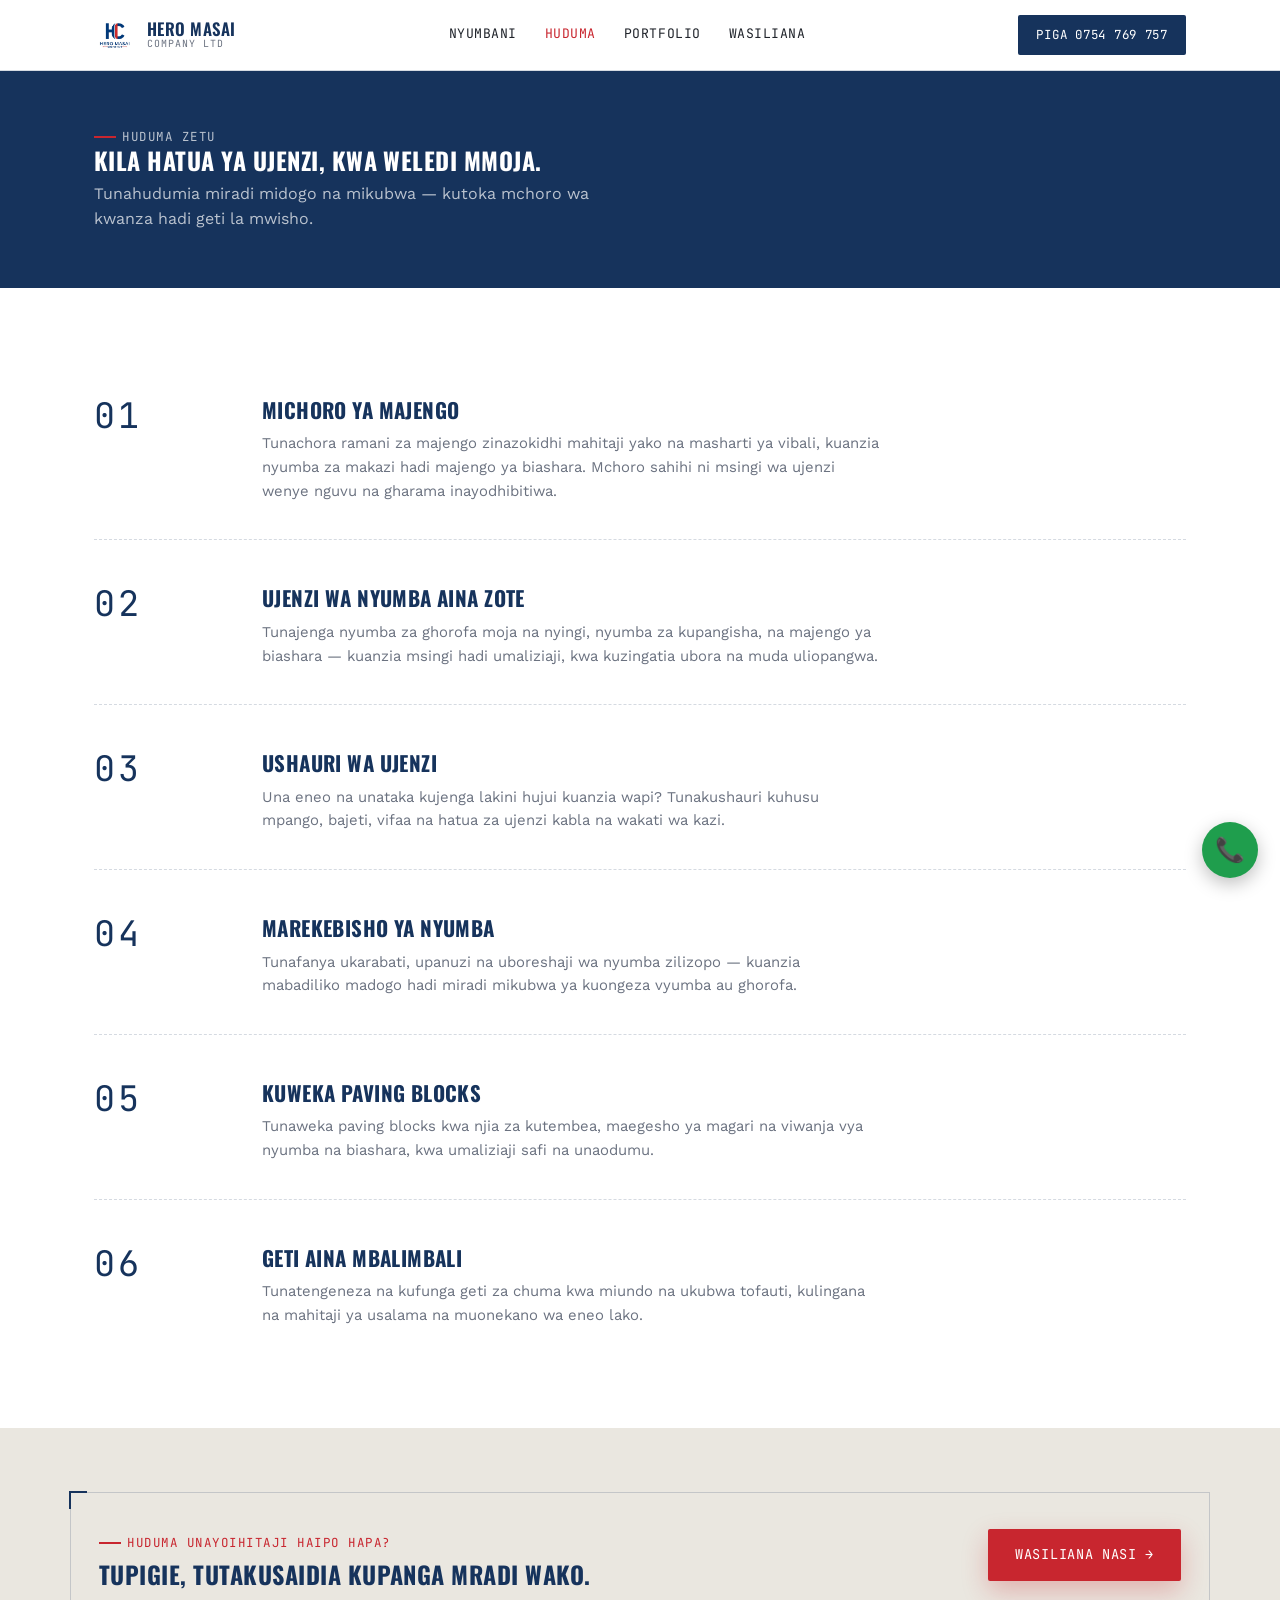
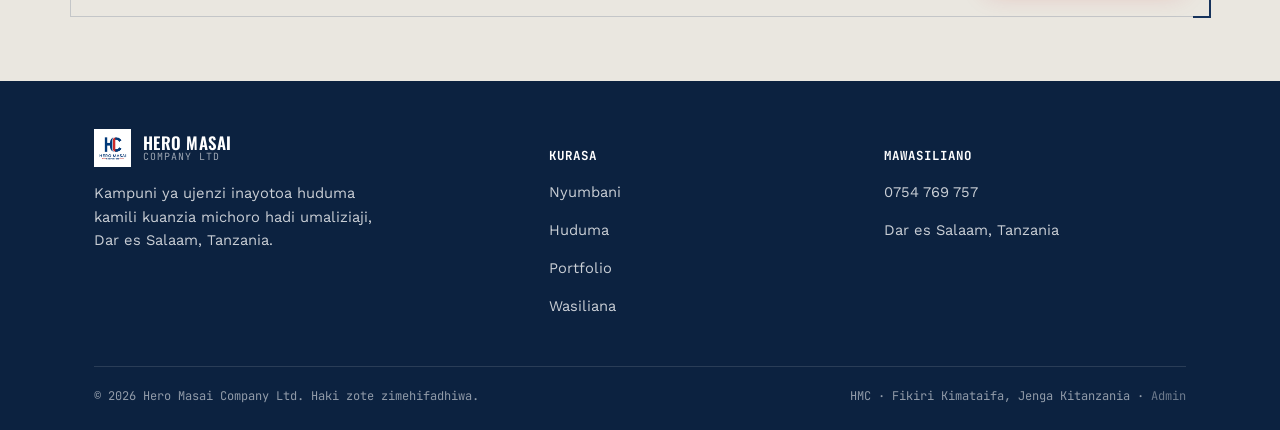
==== huduma.html @ b3a9c119 "Add files via upload" ====
<!DOCTYPE html>
<html lang="sw">
<head>
<meta charset="UTF-8">
<meta name="viewport" content="width=device-width, initial-scale=1.0">
<title>Huduma Zetu | Hero Masai Company Ltd</title>
<meta name="description" content="Huduma za HMC: michoro ya majengo, ujenzi wa nyumba, ushauri wa ujenzi, marekebisho, paving blocks na geti.">
<link rel="icon" href="assets/logo.jpg">
<link rel="preconnect" href="https://fonts.googleapis.com">
<link href="https://fonts.googleapis.com/css2?family=Oswald:wght@500;600;700&family=Work+Sans:wght@400;500;600&family=JetBrains+Mono:wght@400;500&display=swap" rel="stylesheet">
<link rel="stylesheet" href="css/style.css">
</head>
<body>

<header class="site">
  <div class="nav">
    <a href="index.html" class="brand">
      <img src="assets/logo.jpg" alt="Hero Masai Company Ltd logo">
      <span class="brand-text">HERO MASAI<small>Company Ltd</small></span>
    </a>
    <nav class="links">
      <a href="index.html">Nyumbani</a>
      <a href="huduma.html" class="active">Huduma</a>
      <a href="portfolio.html">Portfolio</a>
      <a href="wasiliana.html">Wasiliana</a>
    </nav>
    <a href="tel:+255754769757" class="nav-cta">Piga 0754 769 757</a>
    <button class="menu-toggle" aria-label="Fungua menyu">&#9776;</button>
  </div>
</header>

<section class="page-hero">
  <div class="wrap">
    <p class="eyebrow">Huduma Zetu</p>
    <h1>Kila hatua ya ujenzi, kwa weledi mmoja.</h1>
    <p>Tunahudumia miradi midogo na mikubwa — kutoka mchoro wa kwanza hadi geti la mwisho.</p>
  </div>
</section>

<section>
  <div class="wrap">
    <div class="services-grid" style="grid-template-columns:1fr;gap:0">

      <div class="service-card" style="border-top:none;border-bottom:1px dashed var(--line);padding:36px 0;display:grid;grid-template-columns:140px 1fr;gap:28px;align-items:start">
        <span class="num" style="font-size:2.2rem;color:var(--navy)">01</span>
        <div>
          <h3 style="font-size:1.3rem">Michoro ya Majengo</h3>
          <p style="color:var(--steel);max-width:620px">Tunachora ramani za majengo zinazokidhi mahitaji yako na masharti ya vibali, kuanzia nyumba za makazi hadi majengo ya biashara. Mchoro sahihi ni msingi wa ujenzi wenye nguvu na gharama inayodhibitiwa.</p>
        </div>
      </div>

      <div class="service-card" style="border-top:none;border-bottom:1px dashed var(--line);padding:36px 0;display:grid;grid-template-columns:140px 1fr;gap:28px;align-items:start">
        <span class="num" style="font-size:2.2rem;color:var(--navy)">02</span>
        <div>
          <h3 style="font-size:1.3rem">Ujenzi wa Nyumba Aina Zote</h3>
          <p style="color:var(--steel);max-width:620px">Tunajenga nyumba za ghorofa moja na nyingi, nyumba za kupangisha, na majengo ya biashara — kuanzia msingi hadi umaliziaji, kwa kuzingatia ubora na muda uliopangwa.</p>
        </div>
      </div>

      <div class="service-card" style="border-top:none;border-bottom:1px dashed var(--line);padding:36px 0;display:grid;grid-template-columns:140px 1fr;gap:28px;align-items:start">
        <span class="num" style="font-size:2.2rem;color:var(--navy)">03</span>
        <div>
          <h3 style="font-size:1.3rem">Ushauri wa Ujenzi</h3>
          <p style="color:var(--steel);max-width:620px">Una eneo na unataka kujenga lakini hujui kuanzia wapi? Tunakushauri kuhusu mpango, bajeti, vifaa na hatua za ujenzi kabla na wakati wa kazi.</p>
        </div>
      </div>

      <div class="service-card" style="border-top:none;border-bottom:1px dashed var(--line);padding:36px 0;display:grid;grid-template-columns:140px 1fr;gap:28px;align-items:start">
        <span class="num" style="font-size:2.2rem;color:var(--navy)">04</span>
        <div>
          <h3 style="font-size:1.3rem">Marekebisho ya Nyumba</h3>
          <p style="color:var(--steel);max-width:620px">Tunafanya ukarabati, upanuzi na uboreshaji wa nyumba zilizopo — kuanzia mabadiliko madogo hadi miradi mikubwa ya kuongeza vyumba au ghorofa.</p>
        </div>
      </div>

      <div class="service-card" style="border-top:none;border-bottom:1px dashed var(--line);padding:36px 0;display:grid;grid-template-columns:140px 1fr;gap:28px;align-items:start">
        <span class="num" style="font-size:2.2rem;color:var(--navy)">05</span>
        <div>
          <h3 style="font-size:1.3rem">Kuweka Paving Blocks</h3>
          <p style="color:var(--steel);max-width:620px">Tunaweka paving blocks kwa njia za kutembea, maegesho ya magari na viwanja vya nyumba na biashara, kwa umaliziaji safi na unaodumu.</p>
        </div>
      </div>

      <div class="service-card" style="border-top:none;padding:36px 0;display:grid;grid-template-columns:140px 1fr;gap:28px;align-items:start">
        <span class="num" style="font-size:2.2rem;color:var(--navy)">06</span>
        <div>
          <h3 style="font-size:1.3rem">Geti Aina Mbalimbali</h3>
          <p style="color:var(--steel);max-width:620px">Tunatengeneza na kufunga geti za chuma kwa miundo na ukubwa tofauti, kulingana na mahitaji ya usalama na muonekano wa eneo lako.</p>
        </div>
      </div>

    </div>
  </div>
</section>

<section class="bg-concrete">
  <div class="wrap blueprint-frame" style="display:flex;justify-content:space-between;align-items:center;flex-wrap:wrap;gap:20px">
    <div>
      <p class="eyebrow">Huduma Unayoihitaji Haipo Hapa?</p>
      <h2 style="margin-bottom:0">Tupigie, tutakusaidia kupanga mradi wako.</h2>
    </div>
    <a href="wasiliana.html" class="btn btn-primary">Wasiliana Nasi &rarr;</a>
  </div>
</section>

<footer class="site">
  <div class="wrap">
    <div class="foot-grid">
      <div>
        <div class="brand" style="margin-bottom:14px">
          <img src="assets/logo.jpg" alt="HMC logo" style="height:38px">
          <span class="brand-text" style="color:white">HERO MASAI<small style="color:rgba(255,255,255,0.6)">Company Ltd</small></span>
        </div>
        <p style="max-width:280px">Kampuni ya ujenzi inayotoa huduma kamili kuanzia michoro hadi umaliziaji, Dar es Salaam, Tanzania.</p>
      </div>
      <div>
        <h4>Kurasa</h4>
        <p><a href="index.html">Nyumbani</a></p>
        <p><a href="huduma.html">Huduma</a></p>
        <p><a href="portfolio.html">Portfolio</a></p>
        <p><a href="wasiliana.html">Wasiliana</a></p>
      </div>
      <div>
        <h4>Mawasiliano</h4>
        <p><a href="tel:+255754769757">0754 769 757</a></p>
        <p>Dar es Salaam, Tanzania</p>
      </div>
    </div>
    <div class="foot-bottom">
      <span>&copy; <span id="year"></span> Hero Masai Company Ltd. Haki zote zimehifadhiwa.</span>
      <span>HMC &middot; Fikiri Kimataifa, Jenga Kitanzania &middot; <a href="admin/login.html" style="color:rgba(255,255,255,0.4)">Admin</a></span>
    </div>
  </div>
</footer>

<a href="https://wa.me/255754769757" class="fab-whatsapp" aria-label="WhatsApp" target="_blank">&#128222;</a>

<script src="js/script.js"></script>
</body>
</html>
---- css/style.css ----
/* ===========================================================
   HERO MASAI COMPANY LTD — Design tokens
   Theme: Blueprint / architectural drafting
   =========================================================== */

:root {
  --navy: #16335c;
  --navy-dark: #0c2240;
  --red: #c8262f;
  --concrete: #eae7e0;
  --white: #ffffff;
  --ink: #20242b;
  --steel: #6b7280;
  --line: rgba(22, 51, 92, 0.18);

  --display: "Oswald", sans-serif;
  --body: "Work Sans", sans-serif;
  --mono: "JetBrains Mono", monospace;

  --max: 1140px;
  --radius: 2px;
}

* { box-sizing: border-box; }
html { scroll-behavior: smooth; }

body {
  margin: 0;
  font-family: var(--body);
  color: var(--ink);
  background: var(--white);
  line-height: 1.6;
}

img { max-width: 100%; display: block; }

a { color: inherit; text-decoration: none; }

h1, h2, h3 {
  font-family: var(--display);
  text-transform: uppercase;
  letter-spacing: 0.02em;
  margin: 0 0 0.5em;
  color: var(--navy);
  line-height: 1.15;
}

.eyebrow {
  font-family: var(--mono);
  font-size: 0.78rem;
  letter-spacing: 0.12em;
  text-transform: uppercase;
  color: var(--red);
  display: flex;
  align-items: center;
  gap: 0.5em;
  margin-bottom: 0.6em;
}
.eyebrow::before {
  content: "";
  width: 22px;
  height: 2px;
  background: var(--red);
}

.wrap {
  max-width: var(--max);
  margin: 0 auto;
  padding: 0 24px;
}

section { padding: 64px 0; }

/* ---------- Blueprint corner-bracket frame (signature element) ---------- */
.blueprint-frame {
  position: relative;
  border: 1px solid var(--line);
  padding: 28px;
}
.blueprint-frame::before,
.blueprint-frame::after,
.blueprint-frame .bf-tr,
.blueprint-frame .bf-br {
  content: "";
  position: absolute;
  width: 16px;
  height: 16px;
  border: 2px solid var(--navy);
}
.blueprint-frame::before { top: -2px; left: -2px; border-right: none; border-bottom: none; }
.blueprint-frame::after { bottom: -2px; right: -2px; border-left: none; border-top: none; }

.dashed-rule {
  border: none;
  border-top: 2px dashed var(--line);
  margin: 0;
}

/* ---------- Header / Nav ---------- */
header.site {
  position: sticky;
  top: 0;
  z-index: 50;
  background: var(--white);
  border-bottom: 1px solid var(--line);
}
.nav {
  display: flex;
  align-items: center;
  justify-content: space-between;
  padding: 14px 24px;
  max-width: var(--max);
  margin: 0 auto;
}
.brand {
  display: flex;
  align-items: center;
  gap: 12px;
}
.brand img { height: 42px; width: auto; }
.brand-text {
  font-family: var(--display);
  font-weight: 600;
  font-size: 1.05rem;
  color: var(--navy);
  letter-spacing: 0.03em;
  line-height: 1.1;
}
.brand-text small {
  display: block;
  font-family: var(--mono);
  font-size: 0.62rem;
  color: var(--steel);
  letter-spacing: 0.1em;
  font-weight: 400;
  text-transform: uppercase;
}

nav.links {
  display: flex;
  gap: 28px;
  font-family: var(--mono);
  font-size: 0.82rem;
  letter-spacing: 0.04em;
  text-transform: uppercase;
}
nav.links a {
  position: relative;
  padding-bottom: 4px;
  color: var(--ink);
}
nav.links a.active { color: var(--red); }
nav.links a::after {
  content: "";
  position: absolute;
  left: 0; bottom: 0;
  height: 2px; width: 0;
  background: var(--red);
  transition: width 0.2s ease;
}
nav.links a:hover::after { width: 100%; }

.nav-cta {
  background: var(--navy);
  color: var(--white) !important;
  font-family: var(--mono);
  font-size: 0.78rem;
  letter-spacing: 0.06em;
  text-transform: uppercase;
  padding: 10px 18px;
  border-radius: var(--radius);
}
.nav-cta:hover { background: var(--red); }

.menu-toggle {
  display: none;
  background: none;
  border: none;
  font-size: 1.6rem;
  color: var(--navy);
  cursor: pointer;
}

/* ---------- Hero ---------- */
.hero {
  position: relative;
  background:
    linear-gradient(rgba(255,255,255,0.93), rgba(255,255,255,0.93)),
    repeating-linear-gradient(0deg, var(--line) 0 1px, transparent 1px 48px),
    repeating-linear-gradient(90deg, var(--line) 0 1px, transparent 1px 48px);
  padding: 88px 0 72px;
  overflow: hidden;
}
.hero .wrap { position: relative; z-index: 2; }
.hero h1 {
  font-size: clamp(2.2rem, 5vw, 3.6rem);
  max-width: 760px;
}
.hero h1 span { color: var(--red); }
.hero p.lead {
  max-width: 560px;
  color: var(--steel);
  font-size: 1.08rem;
  margin-bottom: 1.8em;
}
.cta-row { display: flex; gap: 16px; flex-wrap: wrap; }

.btn {
  font-family: var(--mono);
  font-size: 0.85rem;
  letter-spacing: 0.05em;
  text-transform: uppercase;
  padding: 14px 26px;
  border-radius: var(--radius);
  display: inline-flex;
  align-items: center;
  gap: 10px;
  border: 1.5px solid transparent;
}
.btn-primary { background: var(--red); color: var(--white); }
.btn-primary:hover { background: var(--navy-dark); }
.btn-outline { border-color: var(--navy); color: var(--navy); background: transparent; }
.btn-outline:hover { background: var(--navy); color: var(--white); }

.hero-meta {
  display: flex;
  gap: 36px;
  margin-top: 56px;
  flex-wrap: wrap;
}
.hero-meta div { font-family: var(--mono); font-size: 0.75rem; color: var(--steel); }
.hero-meta strong {
  display: block;
  font-family: var(--display);
  font-size: 1.6rem;
  color: var(--navy);
  text-transform: none;
}

/* ---------- Section headers ---------- */
.section-head { max-width: 620px; margin-bottom: 44px; }
.section-head h2 { font-size: clamp(1.6rem, 3.2vw, 2.3rem); }
.section-head p { color: var(--steel); margin: 0; }

.bg-concrete { background: var(--concrete); }

/* ---------- Services grid ---------- */
.services-grid {
  display: grid;
  grid-template-columns: repeat(3, 1fr);
  gap: 22px;
}
.service-card {
  background: var(--white);
  padding: 30px 24px;
  position: relative;
  border-top: 3px solid var(--navy);
}
.service-card .num {
  font-family: var(--mono);
  color: var(--red);
  font-size: 0.78rem;
  letter-spacing: 0.08em;
}
.service-card h3 {
  font-size: 1.1rem;
  margin-top: 10px;
}
.service-card p {
  color: var(--steel);
  font-size: 0.93rem;
  margin: 0;
}

/* ---------- Why us / stats ---------- */
.why-grid {
  display: grid;
  grid-template-columns: 1.1fr 1fr;
  gap: 48px;
  align-items: start;
}
.stat-list { display: grid; gap: 22px; }
.stat-row {
  display: flex;
  gap: 16px;
  border-bottom: 1px dashed var(--line);
  padding-bottom: 16px;
}
.stat-row strong {
  font-family: var(--display);
  font-size: 1rem;
  color: var(--navy);
  min-width: 30px;
}

/* ---------- Portfolio ---------- */
.gallery {
  display: grid;
  grid-template-columns: repeat(3, 1fr);
  gap: 20px;
}
.gallery-item {
  aspect-ratio: 4/3;
  background: var(--navy);
  position: relative;
  overflow: hidden;
  display: flex;
  align-items: flex-end;
}
.gallery-item img {
  position: absolute;
  inset: 0;
  width: 100%;
  height: 100%;
  object-fit: cover;
}
.gallery-item .placeholder-pattern {
  position: absolute;
  inset: 0;
  background:
    repeating-linear-gradient(45deg, rgba(255,255,255,0.06) 0 2px, transparent 2px 14px);
}
.gallery-item .tag {
  position: relative;
  z-index: 2;
  font-family: var(--mono);
  font-size: 0.72rem;
  color: var(--white);
  background: rgba(12,34,64,0.78);
  padding: 8px 12px;
  text-transform: uppercase;
  letter-spacing: 0.06em;
  width: 100%;
}

/* ---------- Testimonials ---------- */
.testi-grid {
  display: grid;
  grid-template-columns: repeat(3, 1fr);
  gap: 22px;
}
.testi-card {
  background: var(--white);
  border: 1px solid var(--line);
  padding: 26px;
}
.testi-card .quote-mark {
  font-family: var(--display);
  font-size: 2.4rem;
  color: var(--red);
  line-height: 0.6;
  display: block;
  margin-bottom: 8px;
}
.testi-card p.quote { font-size: 0.95rem; color: var(--ink); }
.testi-card .author {
  font-family: var(--mono);
  font-size: 0.78rem;
  color: var(--steel);
  text-transform: uppercase;
  letter-spacing: 0.04em;
  margin-top: 14px;
}

/* ---------- Contact ---------- */
.contact-grid {
  display: grid;
  grid-template-columns: 1fr 1fr;
  gap: 48px;
}
.contact-info-row {
  display: flex;
  gap: 14px;
  margin-bottom: 22px;
}
.contact-info-row .ico {
  width: 38px; height: 38px;
  border: 1.5px solid var(--navy);
  border-radius: 50%;
  display: flex; align-items: center; justify-content: center;
  color: var(--navy);
  flex-shrink: 0;
  font-size: 1rem;
}
.contact-info-row strong { display: block; color: var(--navy); font-size: 0.95rem; }
.contact-info-row span { color: var(--steel); font-size: 0.92rem; }

form.contact-form { display: grid; gap: 14px; }
form.contact-form label {
  font-family: var(--mono);
  font-size: 0.72rem;
  text-transform: uppercase;
  letter-spacing: 0.06em;
  color: var(--steel);
  margin-bottom: 4px;
  display: block;
}
form.contact-form input,
form.contact-form select,
form.contact-form textarea {
  width: 100%;
  border: 1px solid var(--line);
  background: var(--concrete);
  padding: 12px 14px;
  font-family: var(--body);
  font-size: 0.95rem;
  border-radius: var(--radius);
}
form.contact-form input:focus,
form.contact-form select:focus,
form.contact-form textarea:focus {
  outline: 2px solid var(--navy);
  outline-offset: 1px;
}
form.contact-form button {
  border: none;
  cursor: pointer;
  width: fit-content;
  justify-self: start;
}

/* ---------- Map ---------- */
.map-frame iframe { width: 100%; height: 340px; border: 0; filter: grayscale(15%); }

/* ---------- Footer ---------- */
footer.site {
  background: var(--navy-dark);
  color: rgba(255,255,255,0.78);
  padding: 48px 0 24px;
  font-size: 0.92rem;
}
footer.site .foot-grid {
  display: grid;
  grid-template-columns: 1.4fr 1fr 1fr;
  gap: 32px;
  margin-bottom: 32px;
}
footer.site h4 {
  color: var(--white);
  font-family: var(--mono);
  font-size: 0.78rem;
  letter-spacing: 0.08em;
  text-transform: uppercase;
  margin-bottom: 14px;
}
footer.site a:hover { color: var(--white); }
footer.site .foot-bottom {
  border-top: 1px solid rgba(255,255,255,0.12);
  padding-top: 20px;
  font-family: var(--mono);
  font-size: 0.75rem;
  display: flex;
  justify-content: space-between;
  flex-wrap: wrap;
  gap: 10px;
  color: rgba(255,255,255,0.55);
}

/* ---------- Page hero (sub pages) ---------- */
.page-hero {
  background: var(--navy);
  padding: 56px 0;
  position: relative;
}
.page-hero .wrap { position: relative; z-index: 2; }
.page-hero h1 { color: var(--white); margin-bottom: 6px; }
.page-hero .eyebrow { color: rgba(255,255,255,0.7); }
.page-hero .eyebrow::before { background: var(--red); }
.page-hero p { color: rgba(255,255,255,0.7); max-width: 540px; margin: 0; }

/* ---------- Floating WhatsApp button ---------- */
.fab-whatsapp {
  position: fixed;
  bottom: 22px;
  right: 22px;
  background: #1f9e4d;
  color: var(--white);
  width: 56px;
  height: 56px;
  border-radius: 50%;
  display: flex;
  align-items: center;
  justify-content: center;
  font-size: 1.5rem;
  box-shadow: 0 6px 18px rgba(0,0,0,0.25);
  z-index: 60;
}

/* ---------- Responsive ---------- */
@media (max-width: 880px) {
  .services-grid, .testi-grid, .gallery { grid-template-columns: repeat(2, 1fr); }
  .why-grid, .contact-grid { grid-template-columns: 1fr; }
  footer.site .foot-grid { grid-template-columns: 1fr; gap: 24px; }
}

@media (max-width: 640px) {
  nav.links { display: none; }
  .menu-toggle { display: block; }
  nav.links.open {
    display: flex;
    flex-direction: column;
    position: absolute;
    top: 100%; left: 0; right: 0;
    background: var(--white);
    padding: 20px 24px;
    gap: 16px;
    border-bottom: 1px solid var(--line);
  }
  .services-grid, .testi-grid, .gallery { grid-template-columns: 1fr; }
  .hero { padding: 56px 0 48px; }
  section { padding: 48px 0; }
  .nav-cta { display: none; }
}

@media (prefers-reduced-motion: reduce) {
  html { scroll-behavior: auto; }
  nav.links a::after { transition: none; }
}

/* =========================================================
   ===========  SUPER UPGRADE — Premium layer  ============
   ========================================================= */

/* --- Smooth nav glass on scroll --- */
header.site.scrolled {
  background: rgba(255,255,255,0.86);
  backdrop-filter: blur(12px);
  box-shadow: 0 6px 24px rgba(12,34,64,0.08);
}

/* --- Scroll reveal --- */
.reveal { opacity: 0; transform: translateY(26px); transition: opacity .7s cubic-bezier(.2,.7,.2,1), transform .7s cubic-bezier(.2,.7,.2,1); }
.reveal.in { opacity: 1; transform: none; }
.reveal.d1 { transition-delay: .08s; }
.reveal.d2 { transition-delay: .16s; }
.reveal.d3 { transition-delay: .24s; }
.reveal.d4 { transition-delay: .32s; }
.reveal.d5 { transition-delay: .40s; }

/* =================== HERO (super) =================== */
.hero {
  padding: 0;
  min-height: 92vh;
  display: flex;
  align-items: center;
  position: relative;
  background:
    radial-gradient(1100px 600px at 78% -10%, rgba(200,38,47,0.10), transparent 60%),
    radial-gradient(900px 700px at -5% 110%, rgba(22,51,92,0.14), transparent 55%),
    linear-gradient(rgba(255,255,255,0.90), rgba(255,255,255,0.92)),
    repeating-linear-gradient(0deg, var(--line) 0 1px, transparent 1px 52px),
    repeating-linear-gradient(90deg, var(--line) 0 1px, transparent 1px 52px),
    var(--white);
}
.hero-inner {
  display: grid;
  grid-template-columns: 1.05fr 0.95fr;
  gap: 40px;
  align-items: center;
  width: 100%;
}
.hero h1 {
  font-size: clamp(2.4rem, 5.4vw, 4.1rem);
  line-height: 1.04;
  letter-spacing: -0.01em;
}
.hero h1 .wordline { display: block; overflow: hidden; }
.hero h1 .wordline > span {
  display: inline-block;
  transform: translateY(110%);
  animation: riseIn .9s cubic-bezier(.2,.8,.2,1) forwards;
}
.hero h1 .wordline:nth-child(2) > span { animation-delay: .12s; }
.hero h1 .wordline:nth-child(3) > span { animation-delay: .24s; }
@keyframes riseIn { to { transform: none; } }

.hero .eyebrow,
.hero .lead,
.hero .cta-row,
.hero .hero-meta { animation: fadeUp .8s ease both; }
.hero .lead { animation-delay: .35s; }
.hero .cta-row { animation-delay: .45s; }
.hero .hero-meta { animation-delay: .55s; margin-top: 40px; }
@keyframes fadeUp { from { opacity: 0; transform: translateY(16px); } to { opacity: 1; transform: none; } }

.btn { transition: transform .18s ease, background .2s ease, box-shadow .2s ease; position: relative; }
.btn-primary { box-shadow: 0 10px 26px rgba(200,38,47,0.28); }
.btn-primary:hover { transform: translateY(-2px); box-shadow: 0 14px 32px rgba(200,38,47,0.36); }
.btn-outline:hover { transform: translateY(-2px); }

/* hero visual (animated blueprint) */
.hero-visual {
  position: relative;
  aspect-ratio: 1 / 1;
  max-width: 520px;
  width: 100%;
  margin-left: auto;
  animation: fadeUp 1s ease both;
  animation-delay: .3s;
}
.hero-visual svg { width: 100%; height: 100%; overflow: visible; }
.draw { stroke-dasharray: 1400; stroke-dashoffset: 1400; animation: draw 2.6s ease forwards .5s; }
.draw.s2 { animation-delay: 1.1s; }
.draw.s3 { animation-delay: 1.6s; }
@keyframes draw { to { stroke-dashoffset: 0; } }
.hv-fill { opacity: 0; animation: fillIn .8s ease forwards 2.4s; }
@keyframes fillIn { to { opacity: 1; } }
.hv-badge {
  position: absolute;
  background: var(--white);
  border: 1px solid var(--line);
  border-radius: 4px;
  padding: 12px 16px;
  box-shadow: 0 12px 30px rgba(12,34,64,0.12);
  font-family: var(--mono);
  font-size: 0.72rem;
  color: var(--navy);
  animation: fadeUp .7s ease both 2.6s;
}
.hv-badge b { font-family: var(--display); font-size: 1.3rem; display: block; color: var(--navy); }
.hv-badge .accent { color: var(--red); }
.hv-badge.tl { top: 6%; left: -6%; }
.hv-badge.br { bottom: 8%; right: -4%; }

/* marquee strip */
.marquee {
  background: var(--navy);
  color: rgba(255,255,255,0.92);
  overflow: hidden;
  border-top: 3px solid var(--red);
  padding: 0;
}
.marquee-track {
  display: flex;
  gap: 48px;
  white-space: nowrap;
  padding: 16px 0;
  font-family: var(--display);
  text-transform: uppercase;
  letter-spacing: 0.06em;
  font-size: 1.05rem;
  animation: scrollx 26s linear infinite;
}
.marquee-track span { display: inline-flex; align-items: center; gap: 48px; }
.marquee-track i { color: var(--red); font-style: normal; }
@keyframes scrollx { from { transform: translateX(0); } to { transform: translateX(-50%); } }

/* service cards — premium hover */
.service-card {
  transition: transform .25s cubic-bezier(.2,.7,.2,1), box-shadow .25s ease, border-color .25s ease;
  overflow: hidden;
}
.service-card::after {
  content: "";
  position: absolute;
  inset: auto 0 0 0;
  height: 3px;
  background: var(--red);
  transform: scaleX(0);
  transform-origin: left;
  transition: transform .3s ease;
}
.service-card:hover {
  transform: translateY(-6px);
  box-shadow: 0 18px 40px rgba(12,34,64,0.12);
  border-top-color: var(--red);
}
.service-card:hover::after { transform: scaleX(1); }

/* counters */
.count { font-variant-numeric: tabular-nums; }

/* ============ PROCESS timeline (signature) ============ */
.process { position: relative; }
.process-track {
  display: grid;
  grid-template-columns: repeat(4, 1fr);
  gap: 0;
  position: relative;
}
.process-track::before {
  content: "";
  position: absolute;
  top: 26px; left: 8%; right: 8%;
  height: 2px;
  background: repeating-linear-gradient(90deg, var(--navy) 0 8px, transparent 8px 16px);
}
.step { text-align: center; padding: 0 16px; position: relative; }
.step .dot {
  width: 54px; height: 54px;
  margin: 0 auto 18px;
  border-radius: 50%;
  background: var(--white);
  border: 2px solid var(--navy);
  display: flex; align-items: center; justify-content: center;
  font-family: var(--display);
  font-size: 1.2rem;
  color: var(--navy);
  position: relative;
  z-index: 2;
  transition: transform .25s ease, background .25s ease, color .25s ease;
}
.step:hover .dot { background: var(--red); border-color: var(--red); color: #fff; transform: scale(1.08); }
.step h3 { font-size: 1.05rem; margin-bottom: 6px; }
.step p { color: var(--steel); font-size: 0.9rem; margin: 0; }

/* CTA band */
.cta-band {
  background:
    radial-gradient(700px 300px at 80% 0%, rgba(200,38,47,0.25), transparent 60%),
    var(--navy-dark);
  color: #fff;
  text-align: center;
  position: relative;
  overflow: hidden;
}
.cta-band h2 { color: #fff; font-size: clamp(1.8rem, 4vw, 2.8rem); }
.cta-band p { color: rgba(255,255,255,0.72); max-width: 520px; margin: 0 auto 26px; }
.cta-band .btn-primary { box-shadow: 0 12px 30px rgba(0,0,0,0.3); }

/* testimonials lift */
.testi-card { transition: transform .25s ease, box-shadow .25s ease; }
.testi-card:hover { transform: translateY(-5px); box-shadow: 0 16px 36px rgba(12,34,64,0.10); }

/* gallery zoom */
.gallery-item img, .gallery-item .placeholder-pattern { transition: transform .5s cubic-bezier(.2,.7,.2,1); }
.gallery-item:hover img, .gallery-item:hover .placeholder-pattern { transform: scale(1.06); }

@media (max-width: 880px) {
  .hero-inner { grid-template-columns: 1fr; gap: 8px; }
  .hero-visual { max-width: 360px; margin: 24px auto 0; }
  .hv-badge.tl { left: 0; } .hv-badge.br { right: 0; }
  .process-track { grid-template-columns: 1fr 1fr; gap: 36px 0; }
  .process-track::before { display: none; }
}
@media (max-width: 640px) {
  .hero { min-height: auto; padding: 40px 0 8px; }
  .process-track { grid-template-columns: 1fr; }
}
@media (prefers-reduced-motion: reduce) {
  .draw { stroke-dashoffset: 0 !important; animation: none; }
  .hv-fill, .hero h1 .wordline > span, .hero .eyebrow, .hero .lead, .hero .cta-row, .hero .hero-meta, .hero-visual, .hv-badge { animation: none !important; opacity: 1 !important; transform: none !important; }
  .reveal { opacity: 1 !important; transform: none !important; }
  .marquee-track { animation: none; }
}
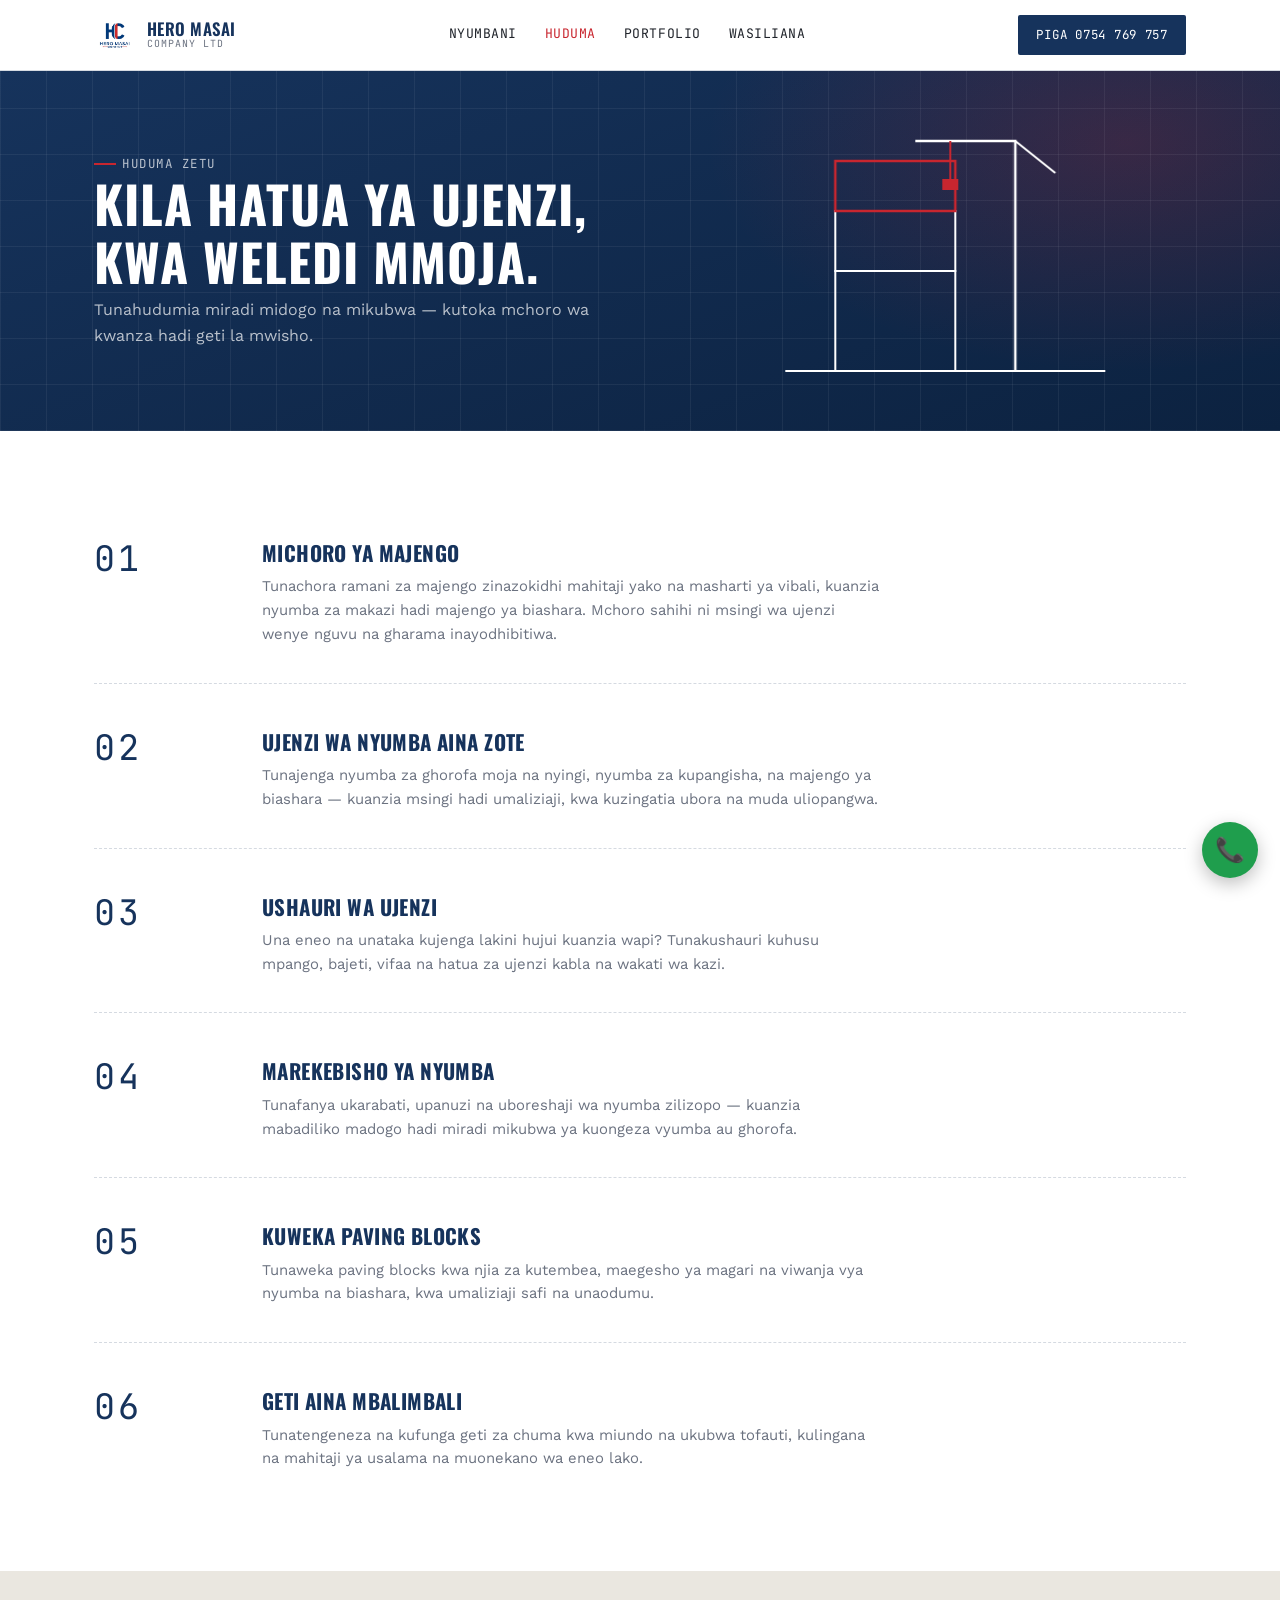
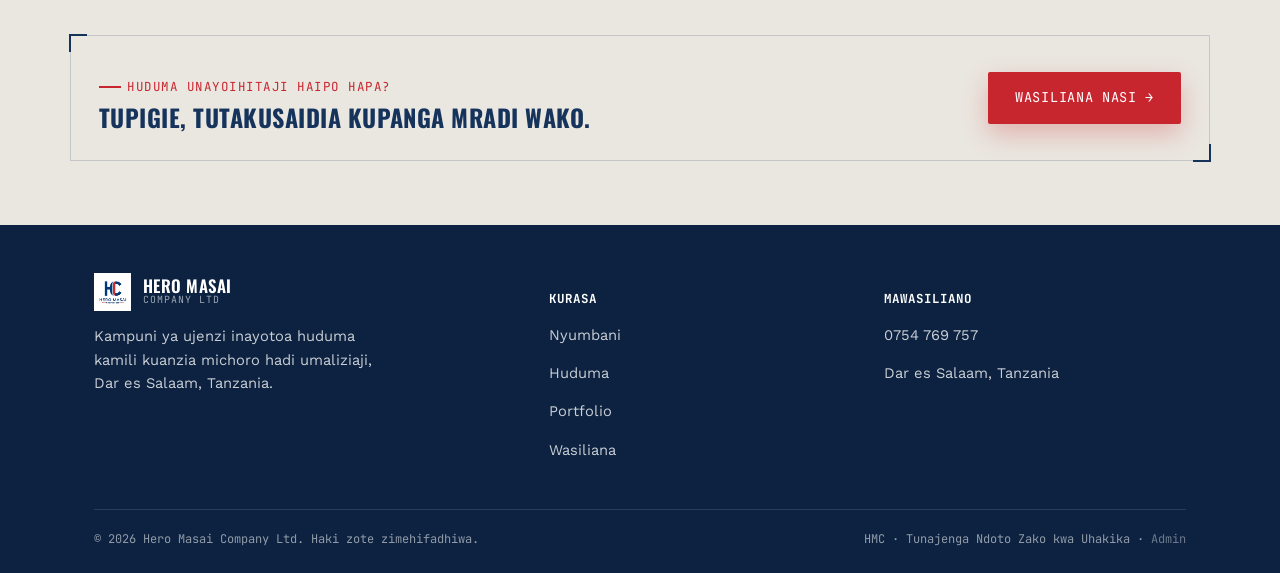
==== commit c38e6faf: "Add files via upload" ====
--- a/huduma.html
+++ b/huduma.html
@@ -30,10 +30,35 @@
 </header>
 
 <section class="page-hero">
-  <div class="wrap">
-    <p class="eyebrow">Huduma Zetu</p>
-    <h1>Kila hatua ya ujenzi, kwa weledi mmoja.</h1>
-    <p>Tunahudumia miradi midogo na mikubwa — kutoka mchoro wa kwanza hadi geti la mwisho.</p>
+  <div class="wrap ph-grid">
+    <div class="ph-text">
+      <p class="eyebrow">Huduma Zetu</p>
+      <h1>Kila hatua ya ujenzi, kwa weledi mmoja.</h1>
+      <p>Tunahudumia miradi midogo na mikubwa &mdash; kutoka mchoro wa kwanza hadi geti la mwisho.</p>
+    </div>
+    <div class="ph-visual">
+      <svg viewBox="0 0 360 300" fill="none" xmlns="http://www.w3.org/2000/svg" aria-hidden="true">
+        <line class="ln" x1="20" y1="270" x2="340" y2="270" stroke="#fff" stroke-width="2"/>
+        <!-- jengo la ghorofa linalojengwa -->
+        <rect class="grow g1" x="70" y="170" width="120" height="100" fill="none" stroke="#fff" stroke-width="2"/>
+        <rect class="grow g2" x="70" y="110" width="120" height="60" fill="none" stroke="#fff" stroke-width="2"/>
+        <rect class="grow g3" x="70" y="60"  width="120" height="50" fill="none" stroke="#c8262f" stroke-width="2.5"/>
+        <!-- madirisha -->
+        <rect class="win-light"    x="88"  y="185" width="22" height="22" fill="rgba(200,38,47,0)"/>
+        <rect class="win-light w2" x="150" y="185" width="22" height="22" fill="rgba(200,38,47,0)"/>
+        <rect class="win-light w3" x="88"  y="125" width="22" height="22" fill="rgba(200,38,47,0)"/>
+        <rect class="win-light w4" x="150" y="125" width="22" height="22" fill="rgba(200,38,47,0)"/>
+        <!-- crane -->
+        <g class="crane-arm">
+          <path class="ln c" d="M250 270 V40 H150" stroke="#fff" stroke-width="2.5"/>
+          <line class="ln c" x1="250" y1="40" x2="290" y2="72" stroke="#fff" stroke-width="2"/>
+          <line class="ln c" x1="185" y1="40" x2="185" y2="80" stroke="#c8262f" stroke-width="2"/>
+          <rect x="177" y="78" width="16" height="11" fill="#c8262f"/>
+        </g>
+        <circle class="spark" cx="120" cy="260" r="3" fill="#c8262f"/>
+        <circle class="spark s2" cx="200" cy="260" r="2.5" fill="#fff"/>
+      </svg>
+    </div>
   </div>
 </section>
 
@@ -128,7 +153,7 @@
     </div>
     <div class="foot-bottom">
       <span>&copy; <span id="year"></span> Hero Masai Company Ltd. Haki zote zimehifadhiwa.</span>
-      <span>HMC &middot; Fikiri Kimataifa, Jenga Kitanzania &middot; <a href="admin/login.html" style="color:rgba(255,255,255,0.4)">Admin</a></span>
+      <span>HMC &middot; Tunajenga Ndoto Zako kwa Uhakika &middot; <a href="admin/login.html" style="color:rgba(255,255,255,0.4)">Admin</a></span>
     </div>
   </div>
 </footer>
--- a/css/style.css
+++ b/css/style.css
@@ -743,3 +743,173 @@
   .reveal { opacity: 1 !important; transform: none !important; }
   .marquee-track { animation: none; }
 }
+
+/* =========================================================
+   =========  BUILDINGS & FLAIR — mbwembwe nyingi  =========
+   ========================================================= */
+
+/* ---- Looping life on hero blueprint ---- */
+.crane-arm { transform-box: fill-box; transform-origin: 75% 100%; animation: craneSway 6s ease-in-out infinite 3s; }
+@keyframes craneSway { 0%,100%{transform:rotate(0deg)} 50%{transform:rotate(3deg)} }
+.win-light { animation: winGlow 3.4s ease-in-out infinite; }
+.win-light.w2 { animation-delay: .7s; }
+.win-light.w3 { animation-delay: 1.4s; }
+.win-light.w4 { animation-delay: 2.1s; }
+@keyframes winGlow { 0%,100%{fill:rgba(200,38,47,0);} 45%,55%{fill:rgba(200,38,47,.55);} }
+
+/* floating dust / spark particles */
+.spark { animation: floatUp 5s linear infinite; opacity:0; }
+.spark.s2{animation-delay:1.6s} .spark.s3{animation-delay:3.2s}
+@keyframes floatUp { 0%{transform:translateY(0);opacity:0} 15%{opacity:.8} 85%{opacity:.5} 100%{transform:translateY(-60px);opacity:0} }
+
+/* ---- Shimmer on big headings ---- */
+.shimmer { background:linear-gradient(100deg,var(--navy) 0 40%, #2c5ca3 50%, var(--navy) 60% 100%); background-size:200% 100%;
+  -webkit-background-clip:text;background-clip:text;color:transparent;animation:shine 6s linear infinite; }
+@keyframes shine { to { background-position:-200% 0; } }
+
+/* =================== PAGE HERO (animated) =================== */
+.page-hero {
+  padding: 0; min-height: 360px;
+  display: flex; align-items: center; overflow: hidden;
+  background:
+    radial-gradient(700px 380px at 88% 20%, rgba(200,38,47,0.22), transparent 60%),
+    linear-gradient(160deg, #16335c, #0c2240);
+}
+.page-hero .ph-grid {
+  display:grid; grid-template-columns: 1.1fr 0.9fr; align-items:center; gap:24px; width:100%;
+}
+.page-hero .ph-text { animation: fadeUp .8s ease both; position:relative; z-index:2; }
+.page-hero h1 { font-size: clamp(2rem, 4.6vw, 3.2rem); }
+.page-hero::before {
+  content:""; position:absolute; inset:0;
+  background-image:
+    repeating-linear-gradient(0deg, rgba(255,255,255,.06) 0 1px, transparent 1px 46px),
+    repeating-linear-gradient(90deg, rgba(255,255,255,.06) 0 1px, transparent 1px 46px);
+  pointer-events:none;
+}
+.ph-visual { position:relative; height:300px; }
+.ph-visual svg { width:100%; height:100%; overflow:visible; }
+.ph-visual .ln { stroke-dasharray:900; stroke-dashoffset:900; animation:draw 2.2s ease forwards .4s; }
+.ph-visual .ln.b{animation-delay:.9s} .ph-visual .ln.c{animation-delay:1.3s}
+
+/* skyline twinkle for portfolio */
+.twinkle { animation: twk 2.6s ease-in-out infinite; }
+.twinkle.t2{animation-delay:.4s}.twinkle.t3{animation-delay:.9s}.twinkle.t4{animation-delay:1.3s}.twinkle.t5{animation-delay:1.8s}
+@keyframes twk { 0%,100%{opacity:.15} 50%{opacity:1} }
+
+/* pulsing location pin for contact */
+.pin-pulse { transform-box:fill-box; transform-origin:center bottom; animation: pinBounce 2.2s ease-in-out infinite; }
+@keyframes pinBounce { 0%,100%{transform:translateY(0)} 50%{transform:translateY(-10px)} }
+.pin-ring { transform-box:fill-box; transform-origin:center; animation: ring 2.2s ease-out infinite; }
+@keyframes ring { 0%{transform:scale(.4);opacity:.7} 100%{transform:scale(1.8);opacity:0} }
+
+/* growing bars (construction) for huduma */
+.grow { transform-box:fill-box; transform-origin:bottom; transform:scaleY(0); animation: growUp 1.2s cubic-bezier(.2,.8,.2,1) forwards; }
+.grow.g1{animation-delay:.5s}.grow.g2{animation-delay:.8s}.grow.g3{animation-delay:1.1s}.grow.g4{animation-delay:1.4s}
+@keyframes growUp { to { transform:scaleY(1); } }
+
+@media (max-width:820px){
+  .page-hero .ph-grid{grid-template-columns:1fr}
+  .ph-visual{height:200px;margin-top:6px}
+}
+@media (prefers-reduced-motion: reduce){
+  .crane-arm,.win-light,.spark,.shimmer,.twinkle,.pin-pulse,.pin-ring{animation:none}
+  .ph-visual .ln{stroke-dashoffset:0;animation:none}
+  .grow{transform:none;animation:none}
+  .win-light{fill:rgba(200,38,47,.4)}
+}
+
+/* gallery item kama link */
+a.gallery-item { cursor: pointer; }
+a.gallery-item:hover .tag { background: var(--red); }
+
+/* =========================================================
+   ===========  PORTFOLIO PROJECT CARDS  ==================
+   ========================================================= */
+.proj-grid {
+  display: grid;
+  grid-template-columns: repeat(3, 1fr);
+  gap: 26px;
+}
+.proj-card {
+  background: var(--white);
+  border: 1px solid var(--line);
+  border-radius: 6px;
+  overflow: hidden;
+  display: flex;
+  flex-direction: column;
+  transition: transform .28s cubic-bezier(.2,.7,.2,1), box-shadow .28s ease;
+}
+.proj-card:hover {
+  transform: translateY(-8px);
+  box-shadow: 0 22px 48px rgba(12,34,64,0.16);
+}
+.proj-img {
+  position: relative;
+  display: block;
+  aspect-ratio: 4/3;
+  overflow: hidden;
+}
+.proj-img img {
+  width: 100%;
+  height: 100%;
+  object-fit: cover;
+  transition: transform .5s cubic-bezier(.2,.7,.2,1);
+}
+.proj-card:hover .proj-img img { transform: scale(1.07); }
+.proj-num {
+  position: absolute;
+  top: 14px;
+  left: 14px;
+  background: var(--navy);
+  color: #fff;
+  font-family: var(--display);
+  font-size: 1.05rem;
+  width: 42px;
+  height: 42px;
+  display: flex;
+  align-items: center;
+  justify-content: center;
+  border-radius: 4px;
+  box-shadow: 0 6px 16px rgba(12,34,64,0.3);
+}
+.proj-card:hover .proj-num { background: var(--red); }
+.proj-body { padding: 22px 22px 24px; flex: 1; display: flex; flex-direction: column; }
+.proj-body h3 {
+  font-size: 1.15rem;
+  margin-bottom: 8px;
+  line-height: 1.2;
+}
+.proj-body p {
+  color: var(--steel);
+  font-size: 0.92rem;
+  margin: 0 0 16px;
+  flex: 1;
+}
+.proj-meta {
+  display: flex;
+  justify-content: space-between;
+  align-items: center;
+  border-top: 1px dashed var(--line);
+  padding-top: 14px;
+  font-family: var(--mono);
+  font-size: 0.74rem;
+  color: var(--steel);
+}
+.proj-tag {
+  font-family: var(--mono);
+  font-size: 0.66rem;
+  text-transform: uppercase;
+  letter-spacing: 0.04em;
+  padding: 4px 10px;
+  border-radius: 20px;
+}
+.proj-tag.done { background: #e7eefc; color: var(--navy); }
+.proj-tag.complete { background: #e3f6e9; color: #1f9e4d; }
+
+@media (max-width: 880px) {
+  .proj-grid { grid-template-columns: 1fr 1fr; }
+}
+@media (max-width: 580px) {
+  .proj-grid { grid-template-columns: 1fr; }
+}
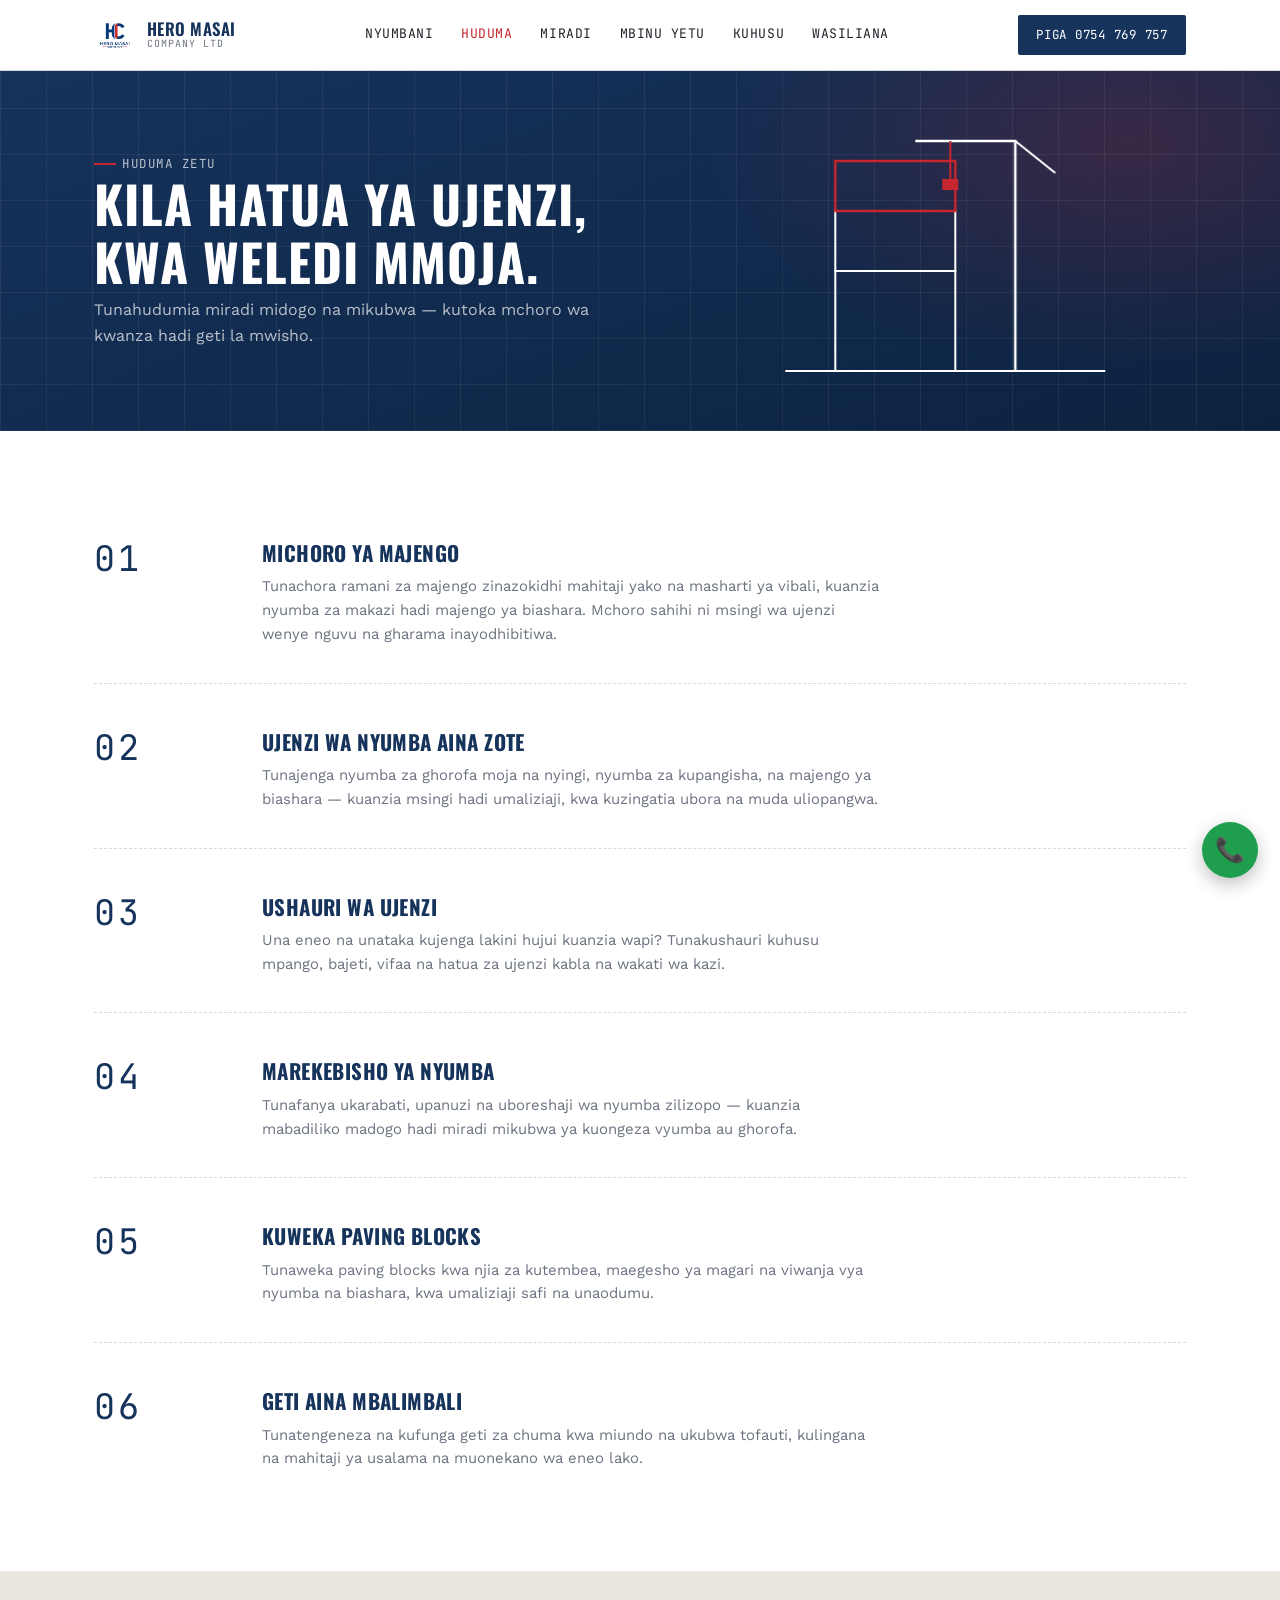
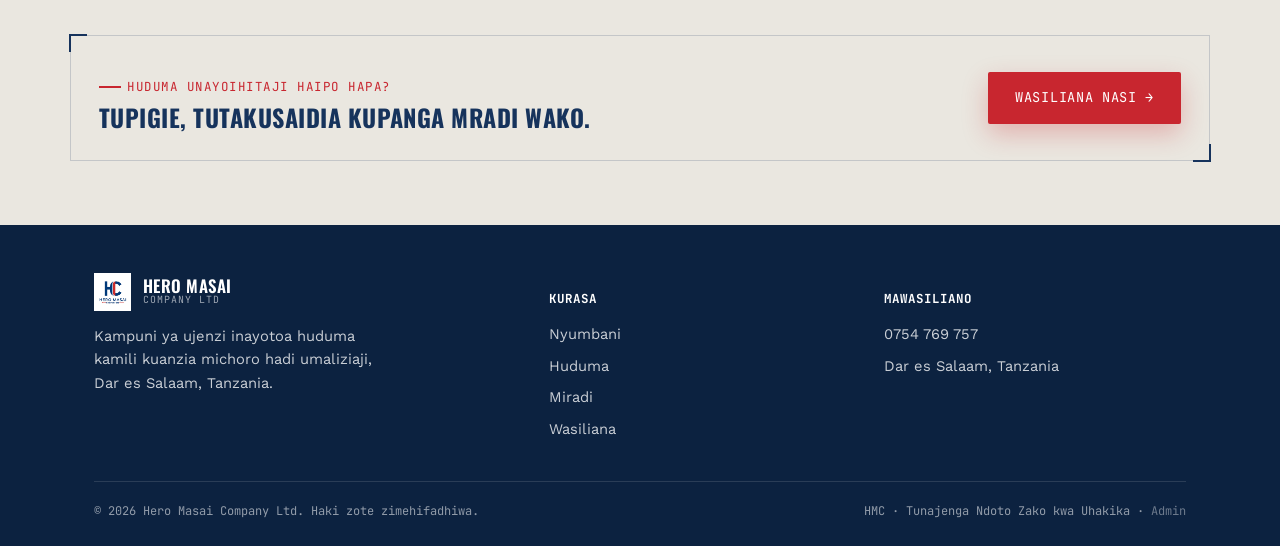
==== commit 8a34d578: "Homepage v2: Bechtel-inspired homepage, shared project data, nav update - index.html: new 11-section" ====
--- a/huduma.html
+++ b/huduma.html
@@ -21,7 +21,9 @@
     <nav class="links">
       <a href="index.html">Nyumbani</a>
       <a href="huduma.html" class="active">Huduma</a>
-      <a href="portfolio.html">Portfolio</a>
+      <a href="portfolio.html">Miradi</a>
+      <a href="index.html#mbinu">Mbinu Yetu</a>
+      <a href="index.html#kuhusu">Kuhusu</a>
       <a href="wasiliana.html">Wasiliana</a>
     </nav>
     <a href="tel:+255754769757" class="nav-cta">Piga 0754 769 757</a>
@@ -142,7 +144,7 @@
         <h4>Kurasa</h4>
         <p><a href="index.html">Nyumbani</a></p>
         <p><a href="huduma.html">Huduma</a></p>
-        <p><a href="portfolio.html">Portfolio</a></p>
+        <p><a href="portfolio.html">Miradi</a></p>
         <p><a href="wasiliana.html">Wasiliana</a></p>
       </div>
       <div>
--- a/css/style.css
+++ b/css/style.css
@@ -913,3 +913,217 @@
 @media (max-width: 580px) {
   .proj-grid { grid-template-columns: 1fr; }
 }
+
+/* =========================================================
+   ======  HOMEPAGE v2 — Bechtel-inspired premium layer  ======
+   Inaongezwa juu ya CSS iliyopo; haibadilishi rangi za brand.
+   Inatumiwa na index.html, na .proj-cat/.proj-link na portfolio.
+   ========================================================= */
+
+/* --- Anchors chini ya header inayonata --- */
+[id] { scroll-margin-top: 90px; }
+
+/* --- Navigation: menyu ya simu ianze mapema (vitu 6) --- */
+@media (max-width: 1040px) {
+  nav.links { gap: 20px; font-size: 0.76rem; }
+}
+@media (max-width: 920px) {
+  nav.links { display: none; }
+  .menu-toggle { display: block; }
+  nav.links.open {
+    display: flex; flex-direction: column;
+    position: absolute; top: 100%; left: 0; right: 0;
+    background: var(--white); padding: 20px 24px; gap: 16px;
+    border-bottom: 1px solid var(--line);
+    box-shadow: 0 16px 30px rgba(12,34,64,0.10);
+  }
+}
+
+/* --- Kitufe cha mistari myeupe (kwa background za giza) --- */
+.btn-ghost { border-color: rgba(255,255,255,0.55); color: #fff; background: transparent; }
+.btn-ghost:hover { background: #fff; color: var(--navy); transform: translateY(-2px); }
+
+/* --- Kiungo cha maandishi --- */
+.text-link {
+  font-family: var(--mono); font-size: 0.8rem; letter-spacing: 0.06em;
+  text-transform: uppercase; color: var(--red);
+  border-bottom: 1.5px solid currentColor; padding-bottom: 2px;
+}
+.text-link:hover { color: var(--navy); }
+
+/* --- Kichwa cha section chenye kitufe upande wa kulia --- */
+.head-row {
+  display: flex; justify-content: space-between; align-items: flex-end;
+  gap: 24px; flex-wrap: wrap; margin-bottom: 44px;
+}
+.head-row .section-head { margin-bottom: 0; }
+
+/* ================= 2. HERO ================= */
+.hx {
+  position: relative; overflow: hidden; color: #fff;
+  padding: 96px 0 88px;
+  background:
+    radial-gradient(800px 420px at 85% 10%, rgba(200,38,47,0.20), transparent 60%),
+    linear-gradient(160deg, var(--navy) 0%, var(--navy-dark) 70%);
+}
+.hx::before {
+  content: ""; position: absolute; inset: 0; pointer-events: none;
+  background-image:
+    repeating-linear-gradient(0deg, rgba(255,255,255,.05) 0 1px, transparent 1px 48px),
+    repeating-linear-gradient(90deg, rgba(255,255,255,.05) 0 1px, transparent 1px 48px);
+}
+.hx .wrap { position: relative; z-index: 2; }
+.hx-grid { display: grid; grid-template-columns: 1.05fr 0.95fr; gap: 56px; align-items: center; }
+.hx .eyebrow { color: rgba(255,255,255,0.75); animation: fadeUp .8s ease both; }
+.hx h1 {
+  color: #fff; font-size: clamp(2.3rem, 5vw, 3.9rem);
+  line-height: 1.04; letter-spacing: 0.01em; margin-bottom: 0.45em;
+}
+.hx h1 .wordline { display: block; overflow: hidden; padding-bottom: 0.04em; }
+.hx h1 .wordline > span { display: inline-block; transform: translateY(105%); animation: riseIn .9s cubic-bezier(.2,.7,.2,1) forwards .1s; }
+.hx h1 .wordline:nth-child(2) > span { animation-delay: .25s; }
+.hx-accent { color: #ff6b72; }
+.hx-lead {
+  font-size: 1.15rem; color: rgba(255,255,255,0.78); max-width: 520px;
+  margin: 0 0 32px; animation: fadeUp .8s ease both .4s;
+}
+.hx .cta-row { animation: fadeUp .8s ease both .5s; }
+.hx-facts {
+  display: flex; gap: 40px; flex-wrap: wrap; margin-top: 52px;
+  padding-top: 24px; border-top: 1px solid rgba(255,255,255,0.16);
+  animation: fadeUp .8s ease both .6s;
+}
+.hx-facts div { font-family: var(--mono); font-size: 0.72rem; letter-spacing: 0.06em; text-transform: uppercase; color: rgba(255,255,255,0.6); }
+.hx-facts strong { display: block; font-family: var(--display); font-size: 1.55rem; color: #fff; letter-spacing: 0.02em; text-transform: none; margin-bottom: 2px; }
+
+.hx-visual {
+  position: relative; margin: 0; aspect-ratio: 4 / 5; border-radius: 4px; overflow: hidden;
+  box-shadow: 0 30px 70px rgba(0,0,0,0.35);
+  animation: fadeUp 1s ease both .3s;
+}
+.hx-visual img { width: 100%; height: 100%; object-fit: cover; filter: saturate(0.9); }
+.hx-visual::after {
+  content: ""; position: absolute; inset: 0;
+  background: linear-gradient(180deg, rgba(12,34,64,0.25) 0%, rgba(12,34,64,0.55) 55%, rgba(12,34,64,0.85) 100%);
+}
+.hx-visual svg { position: absolute; z-index: 2; left: 8%; right: 8%; bottom: 10%; width: 84%; height: auto; overflow: visible; }
+.hx-visual figcaption {
+  position: absolute; z-index: 3; left: 18px; bottom: 16px;
+  font-family: var(--mono); font-size: 0.7rem; letter-spacing: 0.06em; text-transform: uppercase;
+  color: rgba(255,255,255,0.85);
+}
+
+/* ================= 3. INTRO ================= */
+.intro { padding: 88px 0; }
+.intro-grid { display: grid; grid-template-columns: 0.9fr 1.1fr; gap: 56px; align-items: start; }
+.intro h2 { font-size: clamp(1.7rem, 3.4vw, 2.5rem); }
+.intro-big { font-size: clamp(1.15rem, 2vw, 1.4rem); line-height: 1.5; color: var(--navy); margin-top: 0; }
+.intro-copy p { color: var(--steel); }
+.intro-copy .intro-big { color: var(--navy); }
+
+/* huduma kama viungo */
+a.service-card { display: block; color: inherit; }
+
+/* ================= 5. PROJECT CARDS (nyongeza) ================= */
+.proj-cat {
+  font-family: var(--mono); font-size: 0.68rem; letter-spacing: 0.08em;
+  text-transform: uppercase; color: var(--red); margin-bottom: 6px;
+}
+.proj-link {
+  margin-top: 16px; align-self: flex-start;
+  font-family: var(--mono); font-size: 0.76rem; letter-spacing: 0.06em; text-transform: uppercase;
+  color: var(--navy); border-bottom: 1.5px solid var(--red); padding-bottom: 2px;
+}
+.proj-link:hover { color: var(--red); }
+.proj-card.is-target { box-shadow: 0 0 0 3px var(--red), 0 22px 48px rgba(12,34,64,0.16); }
+
+/* ================= 7. QUALITY & SAFETY ================= */
+.quality { padding: 88px 0; }
+.quality-grid { display: grid; grid-template-columns: 1fr 1fr; gap: 64px; align-items: center; }
+.quality-media { position: relative; margin: 0; }
+.quality-media img { width: 100%; height: auto; aspect-ratio: 4 / 3; object-fit: cover; border-radius: 4px; }
+.quality-media::before {
+  content: ""; position: absolute; inset: -14px 14px 14px -14px;
+  border: 2px solid var(--line); border-radius: 4px; z-index: -1;
+}
+.quality-media figcaption {
+  font-family: var(--mono); font-size: 0.72rem; color: var(--steel);
+  letter-spacing: 0.04em; margin-top: 12px;
+}
+.quality h2 { font-size: clamp(1.6rem, 3.2vw, 2.3rem); }
+.pillars { list-style: none; padding: 0; margin: 28px 0 0; display: grid; gap: 22px; }
+.pillars li { display: grid; grid-template-columns: 44px 1fr; gap: 14px; padding-bottom: 20px; border-bottom: 1px dashed var(--line); }
+.pillars li:last-child { border-bottom: none; padding-bottom: 0; }
+.pillars span { font-family: var(--display); font-size: 1.3rem; color: var(--red); line-height: 1.2; }
+.pillars h3 { font-size: 1.02rem; margin-bottom: 4px; }
+.pillars p { margin: 0; color: var(--steel); font-size: 0.93rem; }
+
+/* ================= 8. ABOUT ================= */
+.about {
+  padding: 96px 0; color: rgba(255,255,255,0.8); position: relative; overflow: hidden;
+  background: var(--navy);
+}
+.about::before {
+  content: ""; position: absolute; inset: 0; pointer-events: none;
+  background-image:
+    repeating-linear-gradient(0deg, rgba(255,255,255,.05) 0 1px, transparent 1px 48px),
+    repeating-linear-gradient(90deg, rgba(255,255,255,.05) 0 1px, transparent 1px 48px);
+}
+.about .wrap { position: relative; }
+.about-grid { display: grid; grid-template-columns: 1.15fr 0.85fr; gap: 64px; align-items: start; }
+.about h2 { color: #fff; font-size: clamp(1.7rem, 3.4vw, 2.5rem); }
+.about .eyebrow { color: rgba(255,255,255,0.75); }
+.about .motto {
+  font-family: var(--display); text-transform: uppercase; letter-spacing: 0.08em;
+  color: #ff6b72; font-size: 1.15rem; margin-top: 26px;
+}
+.about-facts { margin: 0; border-top: 2px solid var(--red); }
+.about-facts div { padding: 18px 0; border-bottom: 1px solid rgba(255,255,255,0.14); }
+.about-facts dt { font-family: var(--mono); font-size: 0.7rem; letter-spacing: 0.1em; text-transform: uppercase; color: rgba(255,255,255,0.55); margin-bottom: 4px; }
+.about-facts dd { margin: 0; color: #fff; font-size: 1rem; }
+
+/* ================= 9. CTA ================= */
+.cta-band .btn-ghost { box-shadow: none; }
+
+/* ================= 10. CONTACT STRIP ================= */
+.contact-strip { padding: 0; background: var(--concrete); }
+.contact-strip-grid { display: grid; grid-template-columns: repeat(4, 1fr); }
+.cs-item {
+  display: flex; gap: 14px; align-items: center; padding: 30px 22px;
+  border-right: 1px solid var(--line); color: var(--navy); font-weight: 500;
+  transition: background .2s ease;
+}
+.cs-item:last-child { border-right: none; }
+a.cs-item:hover { background: rgba(255,255,255,0.6); }
+.cs-item small { display: block; font-family: var(--mono); font-size: 0.68rem; letter-spacing: 0.1em; text-transform: uppercase; color: var(--steel); font-weight: 400; }
+.cs-ico {
+  width: 42px; height: 42px; flex-shrink: 0; border-radius: 50%;
+  background: var(--white); display: flex; align-items: center; justify-content: center; font-size: 1.1rem;
+}
+
+/* ================= 11. FOOTER (safu 4) ================= */
+footer.site .foot-grid.foot-4 { grid-template-columns: 1.5fr 1fr 1fr 1fr; }
+footer.site .foot-grid p { margin: 0 0 8px; }
+
+/* ================= RESPONSIVE ================= */
+@media (max-width: 980px) {
+  .hx-grid, .intro-grid, .quality-grid, .about-grid { grid-template-columns: 1fr; gap: 40px; }
+  .hx-visual { aspect-ratio: 4 / 3; max-width: 640px; }
+  .contact-strip-grid { grid-template-columns: 1fr 1fr; }
+  .cs-item:nth-child(2) { border-right: none; }
+  .cs-item:nth-child(-n+2) { border-bottom: 1px solid var(--line); }
+  footer.site .foot-grid.foot-4 { grid-template-columns: 1fr 1fr; }
+}
+@media (max-width: 640px) {
+  .hx { padding: 56px 0 56px; }
+  .hx-facts { gap: 24px; margin-top: 36px; }
+  .intro, .quality, .about { padding: 64px 0; }
+  .contact-strip-grid { grid-template-columns: 1fr; }
+  .cs-item { border-right: none; border-bottom: 1px solid var(--line); }
+  .cs-item:last-child { border-bottom: none; }
+  footer.site .foot-grid.foot-4 { grid-template-columns: 1fr; }
+  .quality-media::before { display: none; }
+}
+@media (prefers-reduced-motion: reduce) {
+  .hx h1 .wordline > span, .hx .eyebrow, .hx-lead, .hx .cta-row, .hx-facts, .hx-visual { animation: none !important; transform: none !important; opacity: 1 !important; }
+}
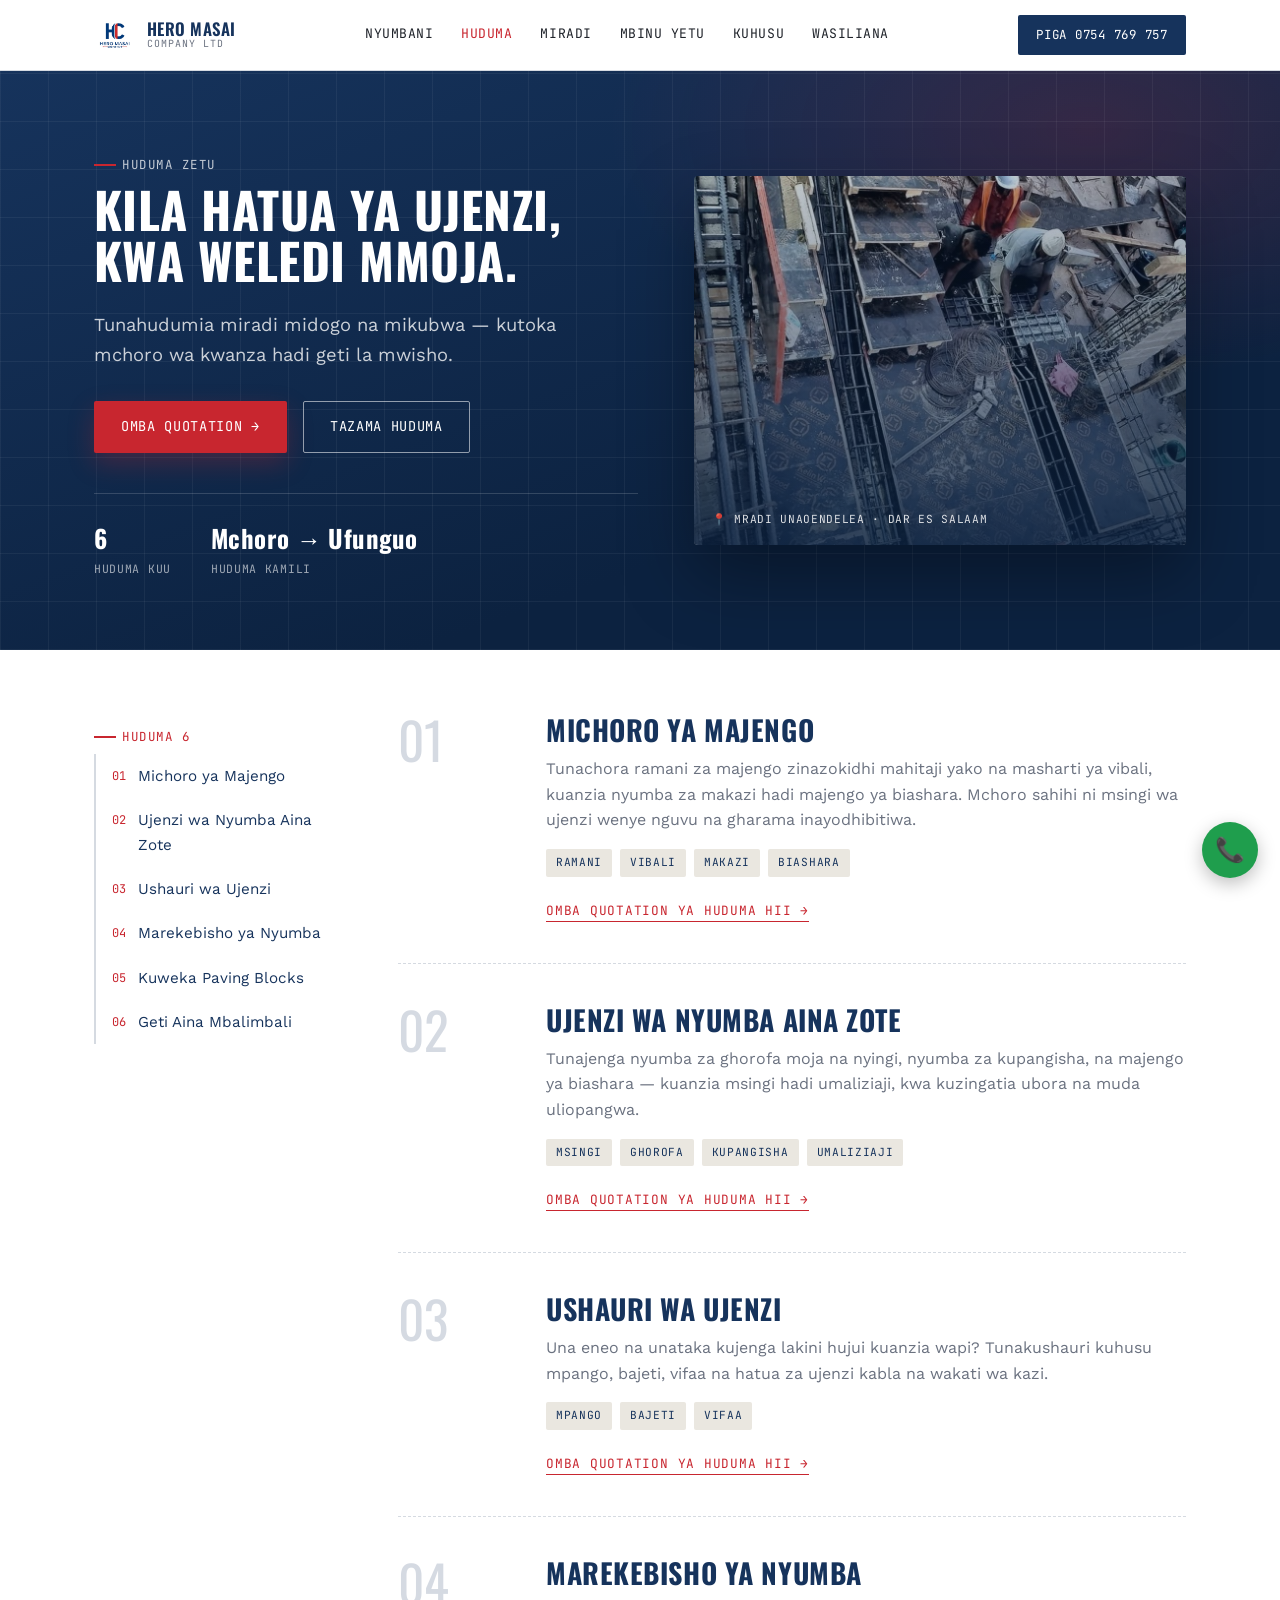
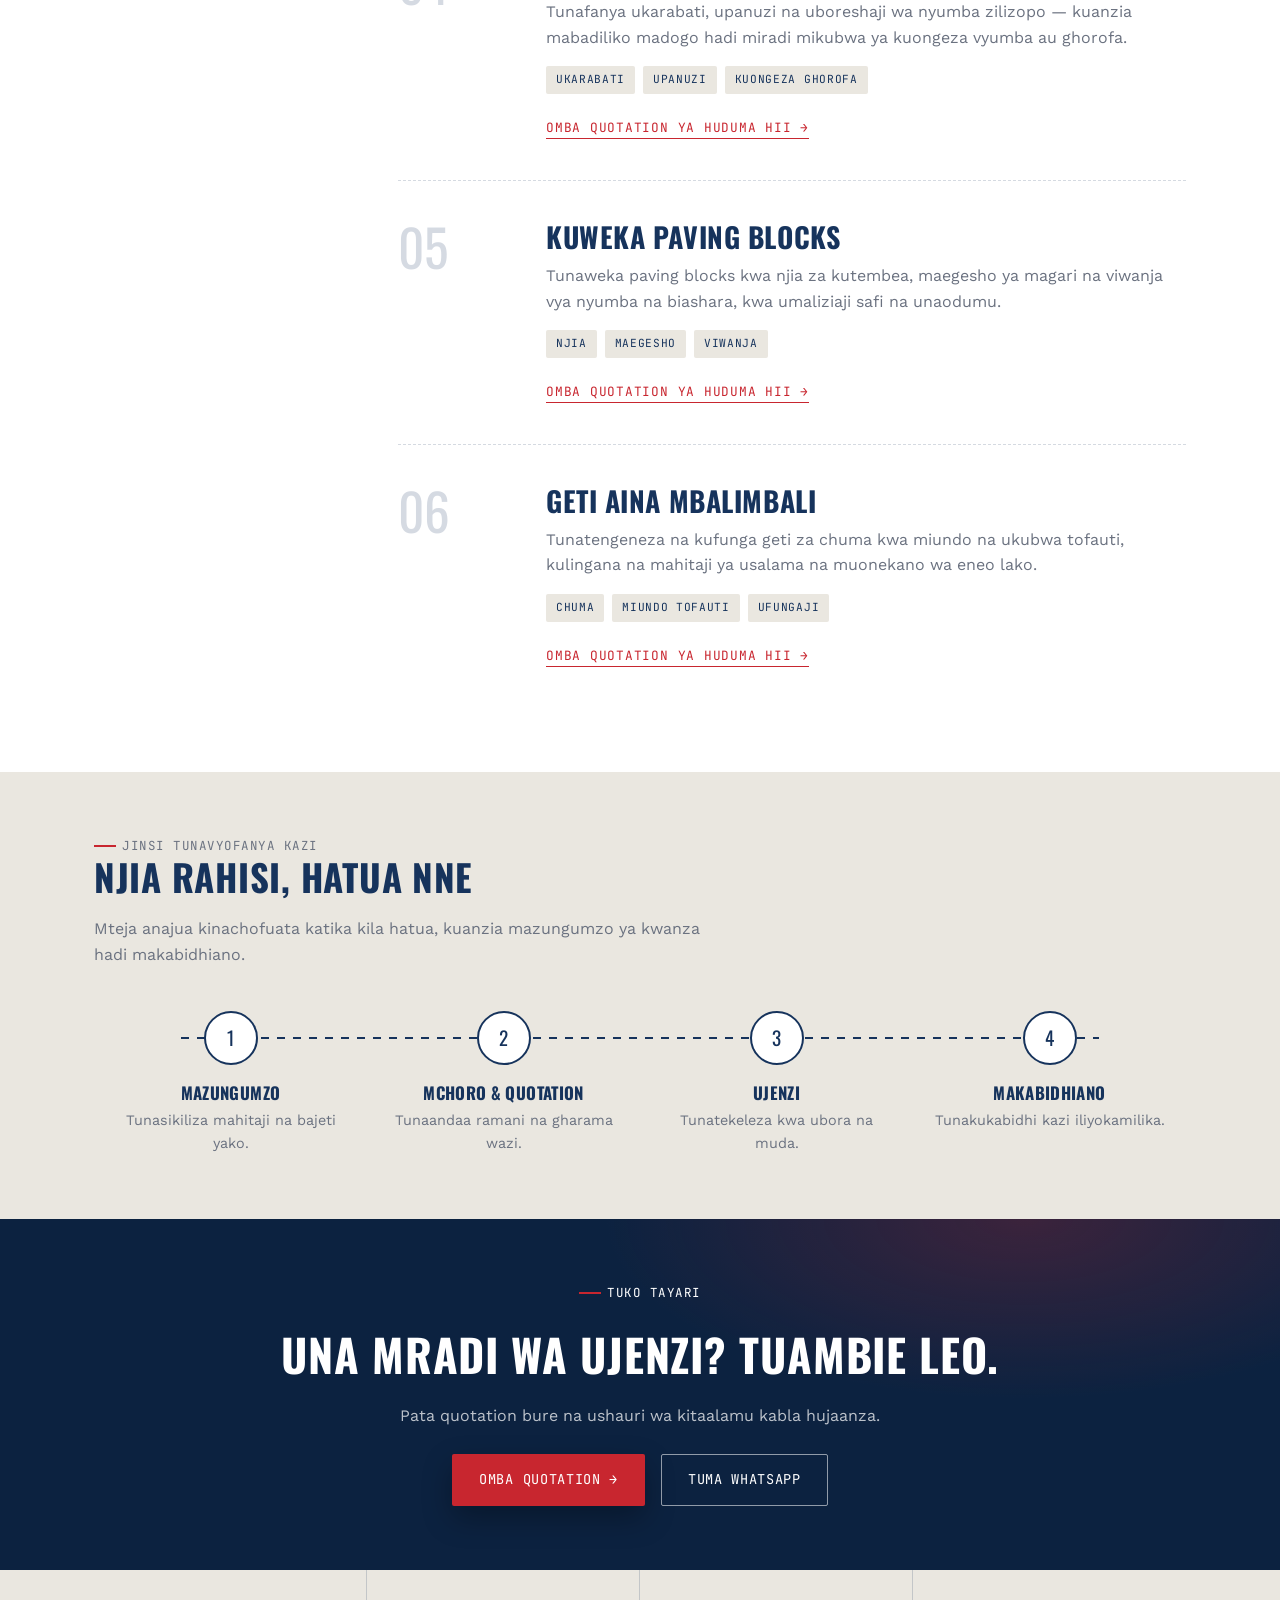
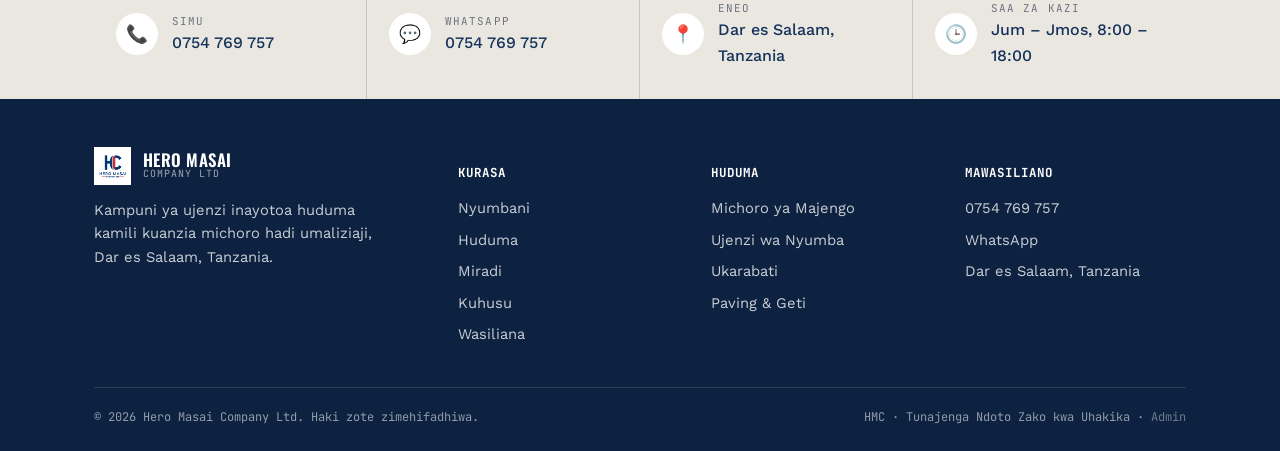
==== commit 7ed2ee28: "Inner pages v2: Huduma, Miradi, Wasiliana match new homepage - huduma.html: page hero with real HMC " ====
--- a/huduma.html
+++ b/huduma.html
@@ -12,6 +12,7 @@
 </head>
 <body>
 
+<!-- ================= 1. NAVIGATION ================= -->
 <header class="site">
   <div class="nav">
     <a href="index.html" class="brand">
@@ -31,108 +32,133 @@
   </div>
 </header>
 
-<section class="page-hero">
-  <div class="wrap ph-grid">
-    <div class="ph-text">
+<!-- ================= PAGE HERO (sehemu inayoshirikiwa na kurasa za ndani) ================= -->
+<section class="hx hx-page">
+  <div class="wrap hx-grid">
+    <div class="hx-text">
       <p class="eyebrow">Huduma Zetu</p>
-      <h1>Kila hatua ya ujenzi, kwa weledi mmoja.</h1>
-      <p>Tunahudumia miradi midogo na mikubwa &mdash; kutoka mchoro wa kwanza hadi geti la mwisho.</p>
-    </div>
-    <div class="ph-visual">
-      <svg viewBox="0 0 360 300" fill="none" xmlns="http://www.w3.org/2000/svg" aria-hidden="true">
-        <line class="ln" x1="20" y1="270" x2="340" y2="270" stroke="#fff" stroke-width="2"/>
-        <!-- jengo la ghorofa linalojengwa -->
-        <rect class="grow g1" x="70" y="170" width="120" height="100" fill="none" stroke="#fff" stroke-width="2"/>
-        <rect class="grow g2" x="70" y="110" width="120" height="60" fill="none" stroke="#fff" stroke-width="2"/>
-        <rect class="grow g3" x="70" y="60"  width="120" height="50" fill="none" stroke="#c8262f" stroke-width="2.5"/>
-        <!-- madirisha -->
-        <rect class="win-light"    x="88"  y="185" width="22" height="22" fill="rgba(200,38,47,0)"/>
-        <rect class="win-light w2" x="150" y="185" width="22" height="22" fill="rgba(200,38,47,0)"/>
-        <rect class="win-light w3" x="88"  y="125" width="22" height="22" fill="rgba(200,38,47,0)"/>
-        <rect class="win-light w4" x="150" y="125" width="22" height="22" fill="rgba(200,38,47,0)"/>
-        <!-- crane -->
-        <g class="crane-arm">
-          <path class="ln c" d="M250 270 V40 H150" stroke="#fff" stroke-width="2.5"/>
-          <line class="ln c" x1="250" y1="40" x2="290" y2="72" stroke="#fff" stroke-width="2"/>
-          <line class="ln c" x1="185" y1="40" x2="185" y2="80" stroke="#c8262f" stroke-width="2"/>
-          <rect x="177" y="78" width="16" height="11" fill="#c8262f"/>
-        </g>
-        <circle class="spark" cx="120" cy="260" r="3" fill="#c8262f"/>
-        <circle class="spark s2" cx="200" cy="260" r="2.5" fill="#fff"/>
-      </svg>
-    </div>
-  </div>
-</section>
-
-<section>
+      <h1><span class="wordline"><span>Kila hatua ya ujenzi, kwa weledi mmoja.</span></span></h1>
+      <p class="hx-lead">Tunahudumia miradi midogo na mikubwa &mdash; kutoka mchoro wa kwanza hadi geti la mwisho.</p>
+      <div class="cta-row"><a href="wasiliana.html#contact-form" class="btn btn-primary">Omba Quotation &rarr;</a><a href="#huduma-zote" class="btn btn-ghost">Tazama Huduma</a></div>
+      <div class="hx-facts"><div><strong class="count" data-to="6">0</strong>Huduma kuu</div><div><strong>Mchoro &rarr; Ufunguo</strong>Huduma kamili</div></div>
+    </div>
+    <figure class="hx-visual">
+      <img src="assets/mradi-1.jpg" alt="Mafundi wa HMC wakiweka nondo za sakafu" width="1000" height="750">
+      <figcaption>&#128205; Mradi unaoendelea &middot; Dar es Salaam</figcaption>
+    </figure>
+  </div>
+</section>
+
+<!-- ================= ORODHA YA HUDUMA ================= -->
+<section id="huduma-zote">
+  <div class="wrap svc-layout">
+    <aside class="svc-side">
+      <p class="eyebrow">Huduma 6</p>
+      <nav><a href="#michoro"><span>01</span>Michoro ya Majengo</a><a href="#ujenzi"><span>02</span>Ujenzi wa Nyumba Aina Zote</a><a href="#ushauri"><span>03</span>Ushauri wa Ujenzi</a><a href="#ukarabati"><span>04</span>Marekebisho ya Nyumba</a><a href="#paving"><span>05</span>Kuweka Paving Blocks</a><a href="#geti"><span>06</span>Geti Aina Mbalimbali</a></nav>
+    </aside>
+    <div class="svc-list">
+      <article class="svc-row reveal" id="michoro">
+        <span class="svc-num">01</span>
+        <div>
+          <h2>Michoro ya Majengo</h2>
+          <p>Tunachora ramani za majengo zinazokidhi mahitaji yako na masharti ya vibali, kuanzia nyumba za makazi hadi majengo ya biashara. Mchoro sahihi ni msingi wa ujenzi wenye nguvu na gharama inayodhibitiwa.</p>
+          <ul class="svc-tags"><li>Ramani</li><li>Vibali</li><li>Makazi</li><li>Biashara</li></ul>
+          <a class="text-link" href="wasiliana.html?huduma=Michoro%20ya%20Majengo#contact-form">Omba quotation ya huduma hii &rarr;</a>
+        </div>
+      </article>
+      <article class="svc-row reveal" id="ujenzi">
+        <span class="svc-num">02</span>
+        <div>
+          <h2>Ujenzi wa Nyumba Aina Zote</h2>
+          <p>Tunajenga nyumba za ghorofa moja na nyingi, nyumba za kupangisha, na majengo ya biashara &mdash; kuanzia msingi hadi umaliziaji, kwa kuzingatia ubora na muda uliopangwa.</p>
+          <ul class="svc-tags"><li>Msingi</li><li>Ghorofa</li><li>Kupangisha</li><li>Umaliziaji</li></ul>
+          <a class="text-link" href="wasiliana.html?huduma=Ujenzi%20wa%20Nyumba#contact-form">Omba quotation ya huduma hii &rarr;</a>
+        </div>
+      </article>
+      <article class="svc-row reveal" id="ushauri">
+        <span class="svc-num">03</span>
+        <div>
+          <h2>Ushauri wa Ujenzi</h2>
+          <p>Una eneo na unataka kujenga lakini hujui kuanzia wapi? Tunakushauri kuhusu mpango, bajeti, vifaa na hatua za ujenzi kabla na wakati wa kazi.</p>
+          <ul class="svc-tags"><li>Mpango</li><li>Bajeti</li><li>Vifaa</li></ul>
+          <a class="text-link" href="wasiliana.html?huduma=Ushauri%20wa%20Ujenzi#contact-form">Omba quotation ya huduma hii &rarr;</a>
+        </div>
+      </article>
+      <article class="svc-row reveal" id="ukarabati">
+        <span class="svc-num">04</span>
+        <div>
+          <h2>Marekebisho ya Nyumba</h2>
+          <p>Tunafanya ukarabati, upanuzi na uboreshaji wa nyumba zilizopo &mdash; kuanzia mabadiliko madogo hadi miradi mikubwa ya kuongeza vyumba au ghorofa.</p>
+          <ul class="svc-tags"><li>Ukarabati</li><li>Upanuzi</li><li>Kuongeza ghorofa</li></ul>
+          <a class="text-link" href="wasiliana.html?huduma=Marekebisho%20ya%20Nyumba#contact-form">Omba quotation ya huduma hii &rarr;</a>
+        </div>
+      </article>
+      <article class="svc-row reveal" id="paving">
+        <span class="svc-num">05</span>
+        <div>
+          <h2>Kuweka Paving Blocks</h2>
+          <p>Tunaweka paving blocks kwa njia za kutembea, maegesho ya magari na viwanja vya nyumba na biashara, kwa umaliziaji safi na unaodumu.</p>
+          <ul class="svc-tags"><li>Njia</li><li>Maegesho</li><li>Viwanja</li></ul>
+          <a class="text-link" href="wasiliana.html?huduma=Paving%20Blocks#contact-form">Omba quotation ya huduma hii &rarr;</a>
+        </div>
+      </article>
+      <article class="svc-row reveal" id="geti">
+        <span class="svc-num">06</span>
+        <div>
+          <h2>Geti Aina Mbalimbali</h2>
+          <p>Tunatengeneza na kufunga geti za chuma kwa miundo na ukubwa tofauti, kulingana na mahitaji ya usalama na muonekano wa eneo lako.</p>
+          <ul class="svc-tags"><li>Chuma</li><li>Miundo tofauti</li><li>Ufungaji</li></ul>
+          <a class="text-link" href="wasiliana.html?huduma=Geti#contact-form">Omba quotation ya huduma hii &rarr;</a>
+        </div>
+      </article>
+    </div>
+  </div>
+</section>
+
+<!-- ================= 6. HOW WE DELIVER ================= -->
+<section class="process bg-concrete" id="mbinu">
   <div class="wrap">
-    <div class="services-grid" style="grid-template-columns:1fr;gap:0">
-
-      <div class="service-card" style="border-top:none;border-bottom:1px dashed var(--line);padding:36px 0;display:grid;grid-template-columns:140px 1fr;gap:28px;align-items:start">
-        <span class="num" style="font-size:2.2rem;color:var(--navy)">01</span>
-        <div>
-          <h3 style="font-size:1.3rem">Michoro ya Majengo</h3>
-          <p style="color:var(--steel);max-width:620px">Tunachora ramani za majengo zinazokidhi mahitaji yako na masharti ya vibali, kuanzia nyumba za makazi hadi majengo ya biashara. Mchoro sahihi ni msingi wa ujenzi wenye nguvu na gharama inayodhibitiwa.</p>
-        </div>
-      </div>
-
-      <div class="service-card" style="border-top:none;border-bottom:1px dashed var(--line);padding:36px 0;display:grid;grid-template-columns:140px 1fr;gap:28px;align-items:start">
-        <span class="num" style="font-size:2.2rem;color:var(--navy)">02</span>
-        <div>
-          <h3 style="font-size:1.3rem">Ujenzi wa Nyumba Aina Zote</h3>
-          <p style="color:var(--steel);max-width:620px">Tunajenga nyumba za ghorofa moja na nyingi, nyumba za kupangisha, na majengo ya biashara — kuanzia msingi hadi umaliziaji, kwa kuzingatia ubora na muda uliopangwa.</p>
-        </div>
-      </div>
-
-      <div class="service-card" style="border-top:none;border-bottom:1px dashed var(--line);padding:36px 0;display:grid;grid-template-columns:140px 1fr;gap:28px;align-items:start">
-        <span class="num" style="font-size:2.2rem;color:var(--navy)">03</span>
-        <div>
-          <h3 style="font-size:1.3rem">Ushauri wa Ujenzi</h3>
-          <p style="color:var(--steel);max-width:620px">Una eneo na unataka kujenga lakini hujui kuanzia wapi? Tunakushauri kuhusu mpango, bajeti, vifaa na hatua za ujenzi kabla na wakati wa kazi.</p>
-        </div>
-      </div>
-
-      <div class="service-card" style="border-top:none;border-bottom:1px dashed var(--line);padding:36px 0;display:grid;grid-template-columns:140px 1fr;gap:28px;align-items:start">
-        <span class="num" style="font-size:2.2rem;color:var(--navy)">04</span>
-        <div>
-          <h3 style="font-size:1.3rem">Marekebisho ya Nyumba</h3>
-          <p style="color:var(--steel);max-width:620px">Tunafanya ukarabati, upanuzi na uboreshaji wa nyumba zilizopo — kuanzia mabadiliko madogo hadi miradi mikubwa ya kuongeza vyumba au ghorofa.</p>
-        </div>
-      </div>
-
-      <div class="service-card" style="border-top:none;border-bottom:1px dashed var(--line);padding:36px 0;display:grid;grid-template-columns:140px 1fr;gap:28px;align-items:start">
-        <span class="num" style="font-size:2.2rem;color:var(--navy)">05</span>
-        <div>
-          <h3 style="font-size:1.3rem">Kuweka Paving Blocks</h3>
-          <p style="color:var(--steel);max-width:620px">Tunaweka paving blocks kwa njia za kutembea, maegesho ya magari na viwanja vya nyumba na biashara, kwa umaliziaji safi na unaodumu.</p>
-        </div>
-      </div>
-
-      <div class="service-card" style="border-top:none;padding:36px 0;display:grid;grid-template-columns:140px 1fr;gap:28px;align-items:start">
-        <span class="num" style="font-size:2.2rem;color:var(--navy)">06</span>
-        <div>
-          <h3 style="font-size:1.3rem">Geti Aina Mbalimbali</h3>
-          <p style="color:var(--steel);max-width:620px">Tunatengeneza na kufunga geti za chuma kwa miundo na ukubwa tofauti, kulingana na mahitaji ya usalama na muonekano wa eneo lako.</p>
-        </div>
-      </div>
-
-    </div>
-  </div>
-</section>
-
-<section class="bg-concrete">
-  <div class="wrap blueprint-frame" style="display:flex;justify-content:space-between;align-items:center;flex-wrap:wrap;gap:20px">
-    <div>
-      <p class="eyebrow">Huduma Unayoihitaji Haipo Hapa?</p>
-      <h2 style="margin-bottom:0">Tupigie, tutakusaidia kupanga mradi wako.</h2>
-    </div>
-    <a href="wasiliana.html" class="btn btn-primary">Wasiliana Nasi &rarr;</a>
-  </div>
-</section>
-
+    <div class="section-head reveal">
+      <p class="eyebrow">Jinsi Tunavyofanya Kazi</p>
+      <h2>Njia rahisi, hatua nne</h2>
+      <p>Mteja anajua kinachofuata katika kila hatua, kuanzia mazungumzo ya kwanza hadi makabidhiano.</p>
+    </div>
+    <div class="process-track">
+      <div class="step reveal d1"><div class="dot">1</div><h3>Mazungumzo</h3><p>Tunasikiliza mahitaji na bajeti yako.</p></div>
+      <div class="step reveal d2"><div class="dot">2</div><h3>Mchoro &amp; Quotation</h3><p>Tunaandaa ramani na gharama wazi.</p></div>
+      <div class="step reveal d3"><div class="dot">3</div><h3>Ujenzi</h3><p>Tunatekeleza kwa ubora na muda.</p></div>
+      <div class="step reveal d4"><div class="dot">4</div><h3>Makabidhiano</h3><p>Tunakukabidhi kazi iliyokamilika.</p></div>
+    </div>
+  </div>
+</section>
+
+<!-- ================= 9. PROJECT INQUIRY CTA ================= -->
+<section class="cta-band">
+  <div class="wrap reveal">
+    <p class="eyebrow" style="justify-content:center;color:#fff">Tuko Tayari</p>
+    <h2>Una mradi wa ujenzi? Tuambie leo.</h2>
+    <p>Pata quotation bure na ushauri wa kitaalamu kabla hujaanza.</p>
+    <div class="cta-row" style="justify-content:center">
+      <a href="wasiliana.html#contact-form" class="btn btn-primary">Omba Quotation &rarr;</a>
+      <a href="https://wa.me/255754769757" class="btn btn-ghost" target="_blank" rel="noopener">Tuma WhatsApp</a>
+    </div>
+  </div>
+</section>
+
+<!-- ================= 10. CONTACT INFORMATION ================= -->
+<section class="contact-strip">
+  <div class="wrap contact-strip-grid">
+    <a href="tel:+255754769757" class="cs-item reveal d1"><span class="cs-ico">&#128222;</span><span><small>Simu</small>0754 769 757</span></a>
+    <a href="https://wa.me/255754769757" target="_blank" rel="noopener" class="cs-item reveal d2"><span class="cs-ico">&#128172;</span><span><small>WhatsApp</small>0754 769 757</span></a>
+    <div class="cs-item reveal d3"><span class="cs-ico">&#128205;</span><span><small>Eneo</small>Dar es Salaam, Tanzania</span></div>
+    <div class="cs-item reveal d4"><span class="cs-ico">&#128338;</span><span><small>Saa za Kazi</small>Jum &ndash; Jmos, 8:00 &ndash; 18:00</span></div>
+  </div>
+</section>
+
+<!-- ================= 11. FOOTER ================= -->
 <footer class="site">
   <div class="wrap">
-    <div class="foot-grid">
+    <div class="foot-grid foot-4">
       <div>
         <div class="brand" style="margin-bottom:14px">
           <img src="assets/logo.jpg" alt="HMC logo" style="height:38px">
@@ -145,11 +171,20 @@
         <p><a href="index.html">Nyumbani</a></p>
         <p><a href="huduma.html">Huduma</a></p>
         <p><a href="portfolio.html">Miradi</a></p>
+        <p><a href="index.html#kuhusu">Kuhusu</a></p>
         <p><a href="wasiliana.html">Wasiliana</a></p>
+      </div>
+      <div>
+        <h4>Huduma</h4>
+        <p><a href="huduma.html">Michoro ya Majengo</a></p>
+        <p><a href="huduma.html">Ujenzi wa Nyumba</a></p>
+        <p><a href="huduma.html">Ukarabati</a></p>
+        <p><a href="huduma.html">Paving &amp; Geti</a></p>
       </div>
       <div>
         <h4>Mawasiliano</h4>
         <p><a href="tel:+255754769757">0754 769 757</a></p>
+        <p><a href="https://wa.me/255754769757" target="_blank" rel="noopener">WhatsApp</a></p>
         <p>Dar es Salaam, Tanzania</p>
       </div>
     </div>
@@ -162,6 +197,7 @@
 
 <a href="https://wa.me/255754769757" class="fab-whatsapp" aria-label="WhatsApp" target="_blank">&#128222;</a>
 
+<script src="js/projects.js"></script>
 <script src="js/script.js"></script>
 </body>
 </html>
--- a/css/style.css
+++ b/css/style.css
@@ -1127,3 +1127,66 @@
 @media (prefers-reduced-motion: reduce) {
   .hx h1 .wordline > span, .hx .eyebrow, .hx-lead, .hx .cta-row, .hx-facts, .hx-visual { animation: none !important; transform: none !important; opacity: 1 !important; }
 }
+
+/* =========================================================
+   ======  KURASA ZA NDANI v2 (Huduma, Miradi, Wasiliana)  ======
+   Zinatumia vipengele vya homepage: .hx, .cta-band, .contact-strip, footer
+   ========================================================= */
+
+/* --- Hero ya kurasa za ndani (fupi kuliko ya homepage) --- */
+.hx-page { padding: 72px 0 72px; }
+.hx-page h1 { font-size: clamp(2rem, 4.2vw, 3.1rem); }
+.hx-page .hx-visual { aspect-ratio: 4 / 3; }
+.hx-page .hx-facts { margin-top: 40px; }
+
+/* --- Huduma: menyu ya pembeni + safu za huduma --- */
+.svc-layout { display: grid; grid-template-columns: 240px 1fr; gap: 64px; align-items: start; }
+.svc-side { position: sticky; top: 100px; }
+.svc-side nav { display: flex; flex-direction: column; border-left: 2px solid var(--line); }
+.svc-side nav a {
+  display: flex; gap: 12px; padding: 10px 0 10px 16px; margin-left: -2px;
+  border-left: 2px solid transparent; color: var(--navy); font-size: 0.95rem;
+  transition: border-color .2s ease, color .2s ease;
+}
+.svc-side nav a span { font-family: var(--mono); font-size: 0.75rem; color: var(--red); padding-top: 3px; }
+.svc-side nav a:hover { border-left-color: var(--red); color: var(--red); }
+.svc-row {
+  display: grid; grid-template-columns: 120px 1fr; gap: 28px;
+  padding: 40px 0; border-bottom: 1px dashed var(--line);
+}
+.svc-row:first-child { padding-top: 0; }
+.svc-row:last-child { border-bottom: none; }
+.svc-num { font-family: var(--display); font-size: 3.2rem; line-height: 1; color: var(--line); }
+.svc-row:hover .svc-num { color: var(--red); }
+.svc-row h2 { font-size: clamp(1.35rem, 2.4vw, 1.75rem); margin-bottom: 10px; }
+.svc-row p { color: var(--steel); max-width: 640px; margin: 0 0 16px; }
+.svc-tags { list-style: none; padding: 0; margin: 0 0 20px; display: flex; flex-wrap: wrap; gap: 8px; }
+.svc-tags li {
+  font-family: var(--mono); font-size: 0.7rem; letter-spacing: 0.06em; text-transform: uppercase;
+  color: var(--navy); background: var(--concrete); padding: 5px 10px; border-radius: 2px;
+}
+
+/* --- Wasiliana: kadi ya ofisi + fomu --- */
+.office-col { display: grid; gap: 24px; align-content: start; }
+.office-card { background: var(--concrete); padding: 32px; border-radius: 4px; }
+.office-card h2 { font-size: 1.5rem; }
+.office-facts { margin: 8px 0 24px; }
+.office-facts div { padding: 14px 0; border-bottom: 1px solid var(--line); }
+.office-facts dt { font-family: var(--mono); font-size: 0.68rem; letter-spacing: 0.1em; text-transform: uppercase; color: var(--steel); margin-bottom: 3px; }
+.office-facts dd { margin: 0; color: var(--navy); font-weight: 500; }
+.form-card h2 { font-size: 1.45rem; }
+.form-intro { color: var(--steel); margin-top: -4px; }
+.map-frame iframe { display: block; }
+
+@media (max-width: 980px) {
+  .svc-layout { grid-template-columns: 1fr; gap: 32px; }
+  .svc-side { position: static; }
+  .svc-side nav { flex-direction: row; flex-wrap: wrap; border-left: none; gap: 8px; }
+  .svc-side nav a { border: 1px solid var(--line); margin: 0; padding: 8px 12px; border-radius: 2px; font-size: 0.85rem; }
+}
+@media (max-width: 640px) {
+  .hx-page { padding: 52px 0; }
+  .svc-row { grid-template-columns: 1fr; gap: 10px; padding: 32px 0; }
+  .svc-num { font-size: 2.4rem; }
+  .office-card { padding: 24px; }
+}
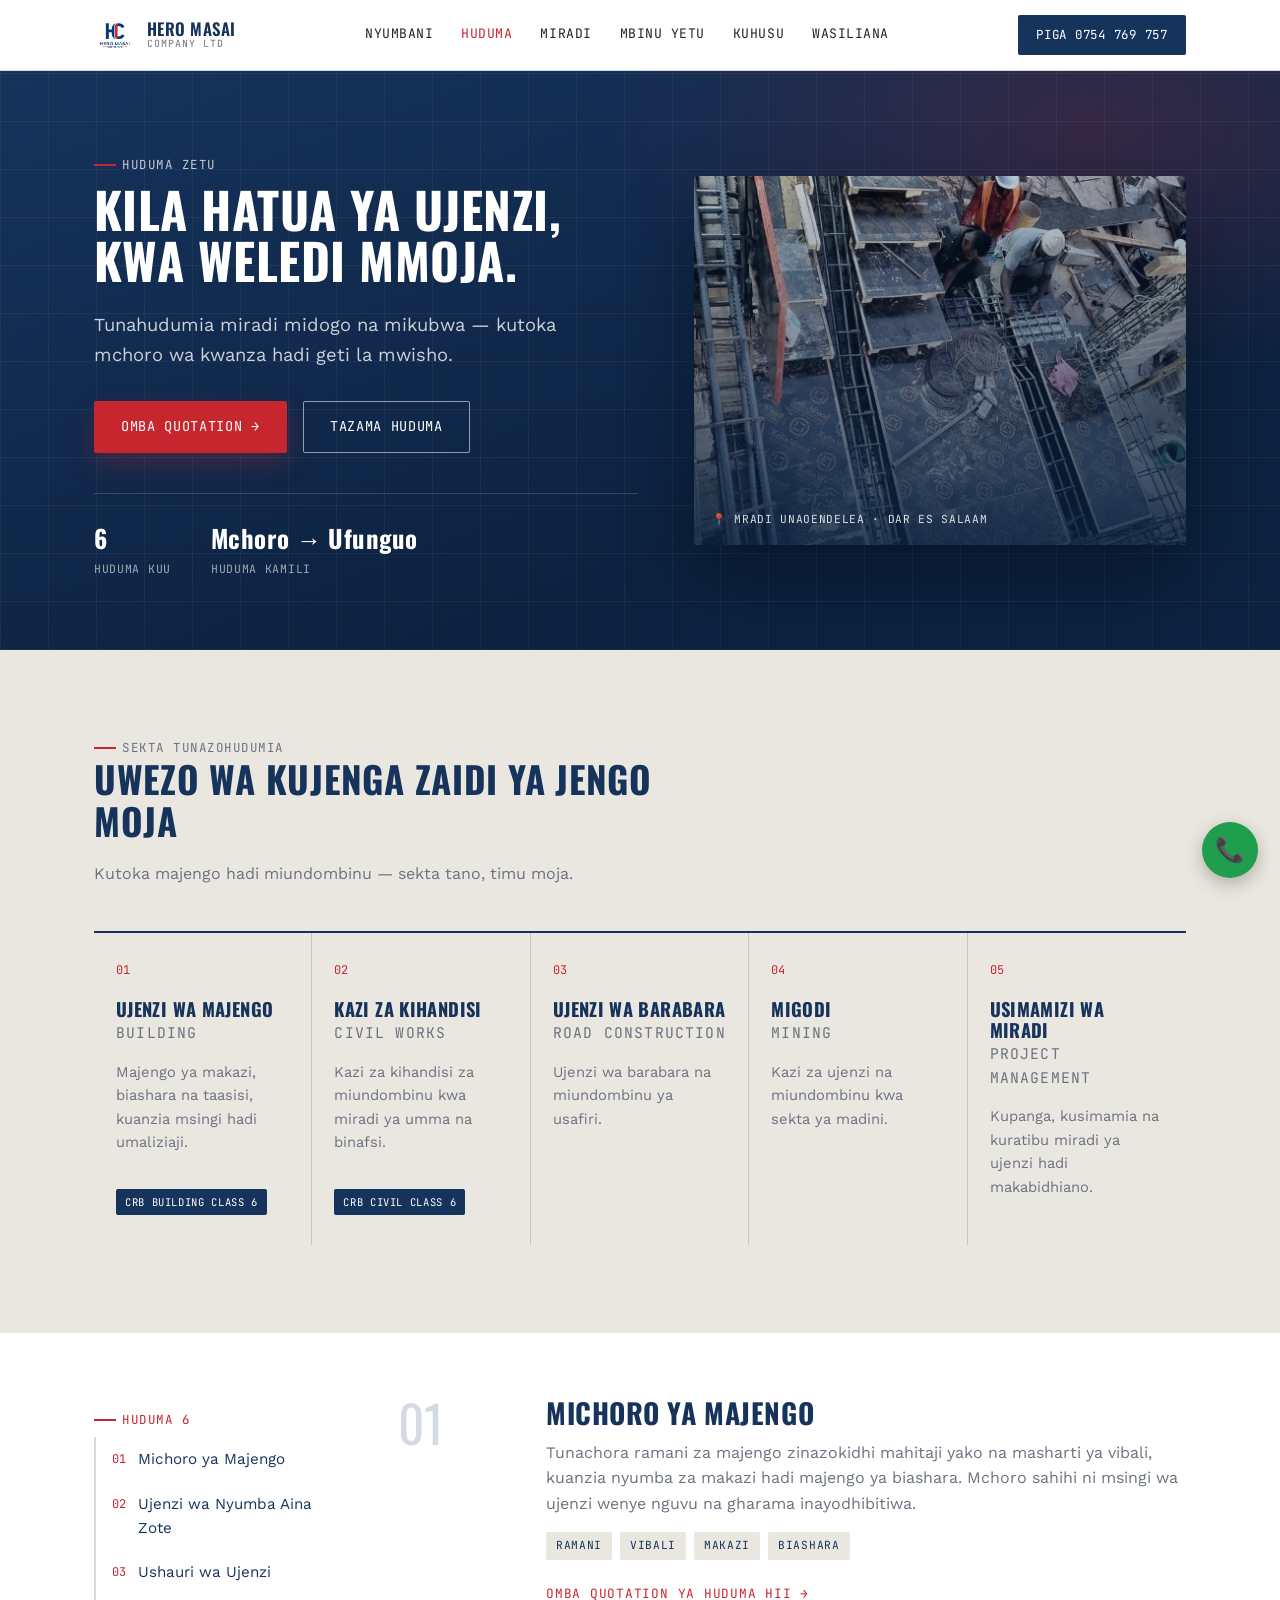
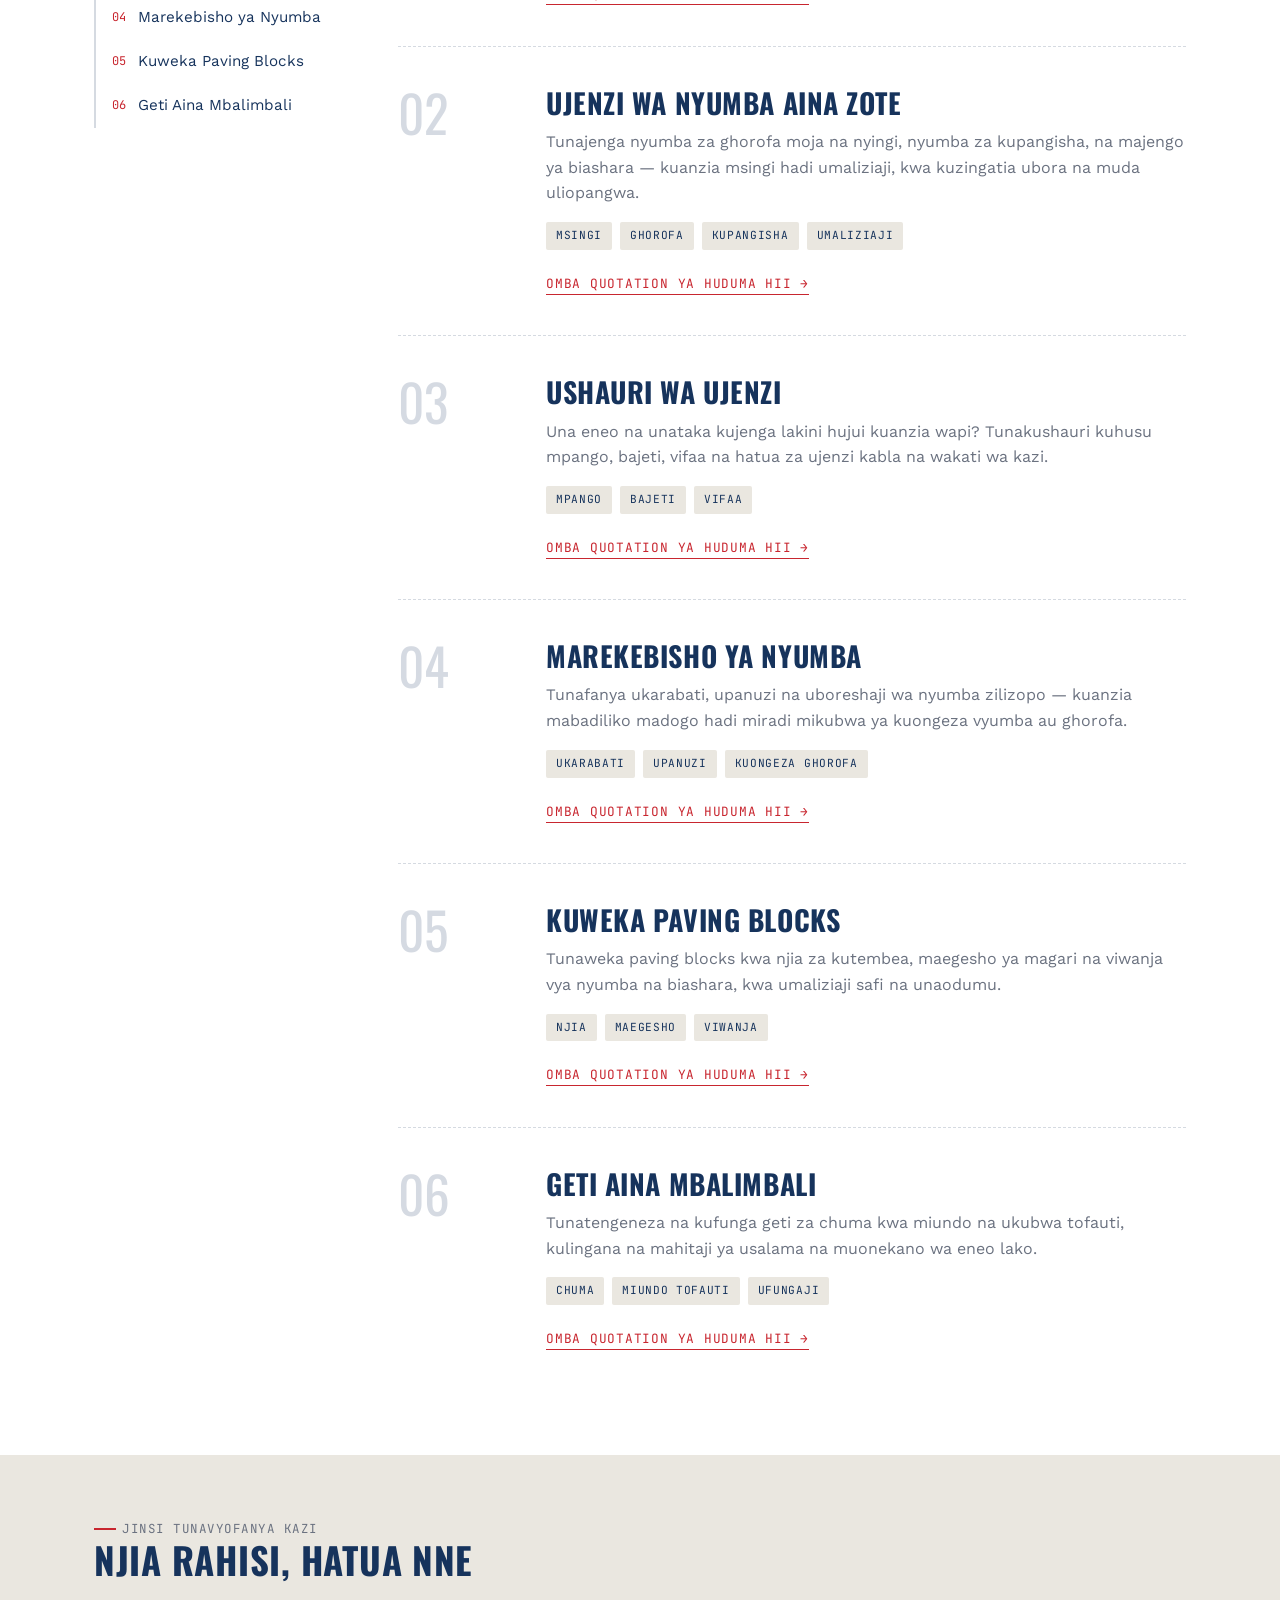
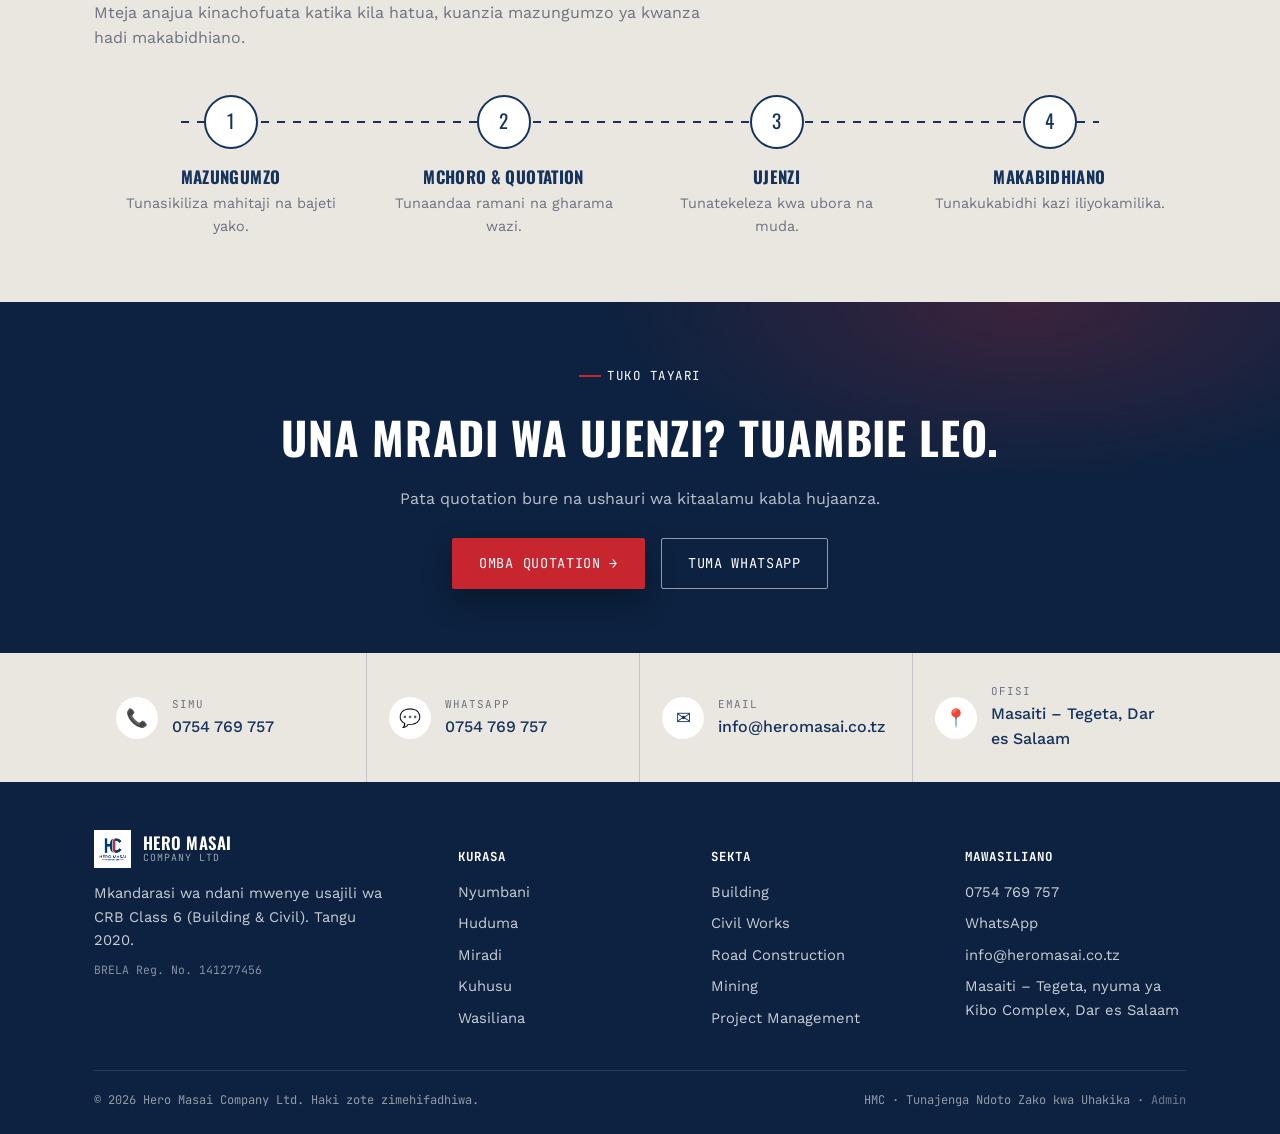
==== commit a3af8d4c: "Add confirmed HMC company details, credentials bar and sectors - Homepage: credentials bar (CRB Buil" ====
--- a/huduma.html
+++ b/huduma.html
@@ -4,7 +4,7 @@
 <meta charset="UTF-8">
 <meta name="viewport" content="width=device-width, initial-scale=1.0">
 <title>Huduma Zetu | Hero Masai Company Ltd</title>
-<meta name="description" content="Huduma za HMC: michoro ya majengo, ujenzi wa nyumba, ushauri wa ujenzi, marekebisho, paving blocks na geti.">
+<meta name="description" content="Sekta na huduma za HMC: majengo, civil works, barabara, migodi, usimamizi wa miradi, michoro, ukarabati, paving blocks na geti.">
 <link rel="icon" href="assets/logo.jpg">
 <link rel="preconnect" href="https://fonts.googleapis.com">
 <link href="https://fonts.googleapis.com/css2?family=Oswald:wght@500;600;700&family=Work+Sans:wght@400;500;600&family=JetBrains+Mono:wght@400;500&display=swap" rel="stylesheet">
@@ -49,6 +49,25 @@
   </div>
 </section>
 
+<!-- ================= SEKTA (inashirikiwa na huduma.html) ================= -->
+<section class="sectors bg-concrete" id="sekta">
+  <div class="wrap">
+    <div class="head-row reveal">
+      <div class="section-head">
+        <p class="eyebrow">Sekta Tunazohudumia</p>
+        <h2>Uwezo wa kujenga zaidi ya jengo moja</h2>
+        <p>Kutoka majengo hadi miundombinu &mdash; sekta tano, timu moja.</p>
+      </div>
+    </div>
+    <div class="sector-grid">
+      <article class="sector reveal d1"><span class="sector-no">01</span><h3>Ujenzi wa Majengo</h3><p class="sector-en">Building</p><p>Majengo ya makazi, biashara na taasisi, kuanzia msingi hadi umaliziaji.</p><span class="sector-badge">CRB Building Class 6</span></article>
+      <article class="sector reveal d2"><span class="sector-no">02</span><h3>Kazi za Kihandisi</h3><p class="sector-en">Civil Works</p><p>Kazi za kihandisi za miundombinu kwa miradi ya umma na binafsi.</p><span class="sector-badge">CRB Civil Class 6</span></article>
+      <article class="sector reveal d3"><span class="sector-no">03</span><h3>Ujenzi wa Barabara</h3><p class="sector-en">Road Construction</p><p>Ujenzi wa barabara na miundombinu ya usafiri.</p></article>
+      <article class="sector reveal d1"><span class="sector-no">04</span><h3>Migodi</h3><p class="sector-en">Mining</p><p>Kazi za ujenzi na miundombinu kwa sekta ya madini.</p></article>
+      <article class="sector reveal d2"><span class="sector-no">05</span><h3>Usimamizi wa Miradi</h3><p class="sector-en">Project Management</p><p>Kupanga, kusimamia na kuratibu miradi ya ujenzi hadi makabidhiano.</p></article>
+    </div>
+  </div>
+</section>
 <!-- ================= ORODHA YA HUDUMA ================= -->
 <section id="huduma-zote">
   <div class="wrap svc-layout">
@@ -150,8 +169,8 @@
   <div class="wrap contact-strip-grid">
     <a href="tel:+255754769757" class="cs-item reveal d1"><span class="cs-ico">&#128222;</span><span><small>Simu</small>0754 769 757</span></a>
     <a href="https://wa.me/255754769757" target="_blank" rel="noopener" class="cs-item reveal d2"><span class="cs-ico">&#128172;</span><span><small>WhatsApp</small>0754 769 757</span></a>
-    <div class="cs-item reveal d3"><span class="cs-ico">&#128205;</span><span><small>Eneo</small>Dar es Salaam, Tanzania</span></div>
-    <div class="cs-item reveal d4"><span class="cs-ico">&#128338;</span><span><small>Saa za Kazi</small>Jum &ndash; Jmos, 8:00 &ndash; 18:00</span></div>
+    <a href="mailto:info@heromasai.co.tz" class="cs-item reveal d3"><span class="cs-ico">&#9993;</span><span><small>Email</small>info@heromasai.co.tz</span></a>
+    <a href="wasiliana.html#ofisi" class="cs-item reveal d4"><span class="cs-ico">&#128205;</span><span><small>Ofisi</small>Masaiti &ndash; Tegeta, Dar es Salaam</span></a>
   </div>
 </section>
 
@@ -164,7 +183,8 @@
           <img src="assets/logo.jpg" alt="HMC logo" style="height:38px">
           <span class="brand-text" style="color:white">HERO MASAI<small style="color:rgba(255,255,255,0.6)">Company Ltd</small></span>
         </div>
-        <p style="max-width:280px">Kampuni ya ujenzi inayotoa huduma kamili kuanzia michoro hadi umaliziaji, Dar es Salaam, Tanzania.</p>
+        <p style="max-width:300px">Mkandarasi wa ndani mwenye usajili wa CRB Class 6 (Building &amp; Civil). Tangu 2020.</p>
+        <p style="font-family:var(--mono);font-size:0.72rem;color:rgba(255,255,255,0.5)">BRELA Reg. No. 141277456</p>
       </div>
       <div>
         <h4>Kurasa</h4>
@@ -175,17 +195,19 @@
         <p><a href="wasiliana.html">Wasiliana</a></p>
       </div>
       <div>
-        <h4>Huduma</h4>
-        <p><a href="huduma.html">Michoro ya Majengo</a></p>
-        <p><a href="huduma.html">Ujenzi wa Nyumba</a></p>
-        <p><a href="huduma.html">Ukarabati</a></p>
-        <p><a href="huduma.html">Paving &amp; Geti</a></p>
+        <h4>Sekta</h4>
+        <p><a href="huduma.html#sekta">Building</a></p>
+        <p><a href="huduma.html#sekta">Civil Works</a></p>
+        <p><a href="huduma.html#sekta">Road Construction</a></p>
+        <p><a href="huduma.html#sekta">Mining</a></p>
+        <p><a href="huduma.html#sekta">Project Management</a></p>
       </div>
       <div>
         <h4>Mawasiliano</h4>
         <p><a href="tel:+255754769757">0754 769 757</a></p>
         <p><a href="https://wa.me/255754769757" target="_blank" rel="noopener">WhatsApp</a></p>
-        <p>Dar es Salaam, Tanzania</p>
+        <p><a href="mailto:info@heromasai.co.tz">info@heromasai.co.tz</a></p>
+        <p>Masaiti &ndash; Tegeta, nyuma ya Kibo Complex, Dar es Salaam</p>
       </div>
     </div>
     <div class="foot-bottom">
--- a/css/style.css
+++ b/css/style.css
@@ -1190,3 +1190,57 @@
   .svc-num { font-size: 2.4rem; }
   .office-card { padding: 24px; }
 }
+
+/* =========================================================
+   ======  USAJILI + SEKTA (taarifa zilizothibitishwa na HMC)  ======
+   ========================================================= */
+.creds { padding: 0; background: var(--navy-dark); border-top: 1px solid rgba(255,255,255,0.08); }
+.creds-row { display: grid; grid-template-columns: repeat(5, 1fr); }
+.creds-row > div {
+  padding: 22px 18px; color: #fff; font-family: var(--display); font-size: 1.05rem; letter-spacing: 0.03em;
+  border-right: 1px solid rgba(255,255,255,0.1);
+}
+.creds-row > div:first-child { padding-left: 0; }
+.creds-row > div:last-child { border-right: none; }
+.creds-row small {
+  display: block; font-family: var(--mono); font-size: 0.66rem; letter-spacing: 0.1em;
+  text-transform: uppercase; color: rgba(255,255,255,0.55); margin-bottom: 4px;
+}
+
+.sectors { padding: 88px 0; }
+.sector-grid { display: grid; grid-template-columns: repeat(5, 1fr); gap: 0; border-top: 2px solid var(--navy); }
+.sector {
+  padding: 28px 22px 30px; border-right: 1px solid var(--line); position: relative;
+  display: flex; flex-direction: column; transition: background .25s ease;
+}
+.sector:last-child { border-right: none; }
+.sector:hover { background: var(--white); }
+.bg-concrete .sector:hover { background: rgba(255,255,255,0.7); }
+.sector-no { font-family: var(--mono); font-size: 0.75rem; color: var(--red); margin-bottom: 18px; }
+.sector h3 { font-size: 1.15rem; margin-bottom: 2px; }
+.sector-en { font-family: var(--mono); font-size: 0.7rem; letter-spacing: 0.08em; text-transform: uppercase; color: var(--steel); margin: 0 0 12px; }
+.sector p { color: var(--steel); font-size: 0.92rem; margin: 0 0 16px; }
+.sector-badge {
+  margin-top: auto; align-self: flex-start; font-family: var(--mono); font-size: 0.66rem;
+  letter-spacing: 0.06em; text-transform: uppercase; color: #fff; background: var(--navy);
+  padding: 5px 9px; border-radius: 2px;
+}
+
+@media (max-width: 1080px) {
+  .creds-row { grid-template-columns: repeat(3, 1fr); }
+  .creds-row > div:nth-child(3) { border-right: none; }
+  .creds-row > div:nth-child(4) { padding-left: 0; }
+  .creds-row > div:nth-child(-n+3) { border-bottom: 1px solid rgba(255,255,255,0.1); }
+  .sector-grid { grid-template-columns: repeat(3, 1fr); }
+  .sector:nth-child(3) { border-right: none; }
+  .sector:nth-child(-n+3) { border-bottom: 1px solid var(--line); }
+}
+@media (max-width: 640px) {
+  .creds-row { grid-template-columns: 1fr 1fr; }
+  .creds-row > div { padding: 16px 12px 16px 0; border-right: none !important; border-bottom: 1px solid rgba(255,255,255,0.1); font-size: 0.95rem; }
+  .creds-row > div:last-child { border-bottom: none; }
+  .sectors { padding: 64px 0; }
+  .sector-grid { grid-template-columns: 1fr; }
+  .sector { border-right: none; border-bottom: 1px solid var(--line); padding: 24px 0; }
+  .sector:last-child { border-bottom: none; }
+}
